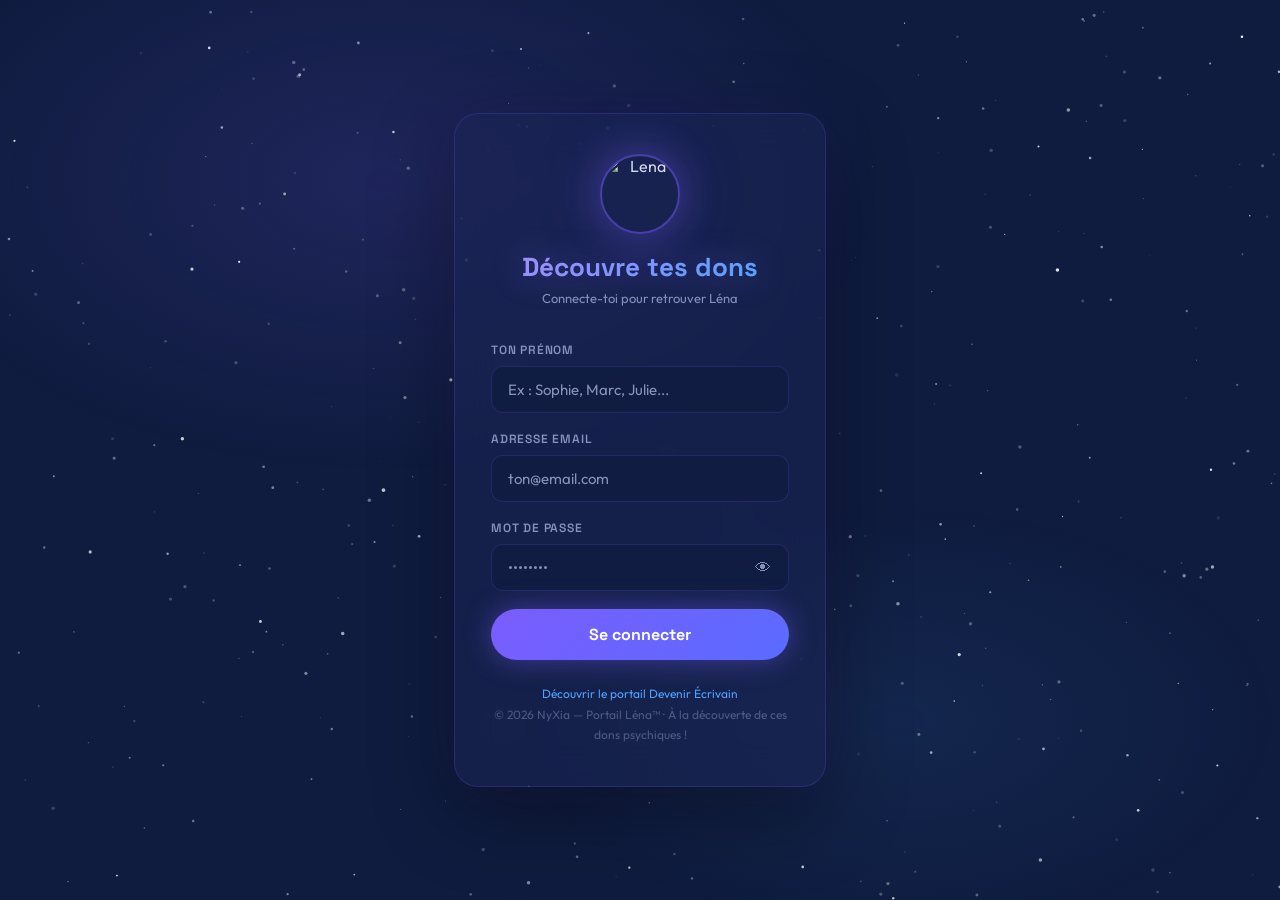
==== chat-diane.html @ a1bbeb2b "Add files via upload" ====
<!DOCTYPE html>
<html lang="fr">
<head>
  <meta charset="UTF-8">
  <link rel="icon" type="image/png" href="/FavIcon.png">
  <meta name="viewport" content="width=device-width, initial-scale=1.0">
  <title>Diane — NyXia</title>
  <link rel="preconnect" href="https://fonts.googleapis.com">
  <link rel="preconnect" href="https://fonts.gstatic.com" crossorigin>
  <link href="https://fonts.googleapis.com/css2?family=Outfit:wght@300;400;500;600;700;800&family=Cormorant+Garamond:ital,wght@0,400;0,600;1,400&display=swap" rel="stylesheet">
  <style>
    :root {
      --bg1: #0A1628; --bg2: #0F1C3F; --bg3: #1A2554; --sidebar: #080f22;
      --p: #7B5CFF; --p2: #5A6CFF; --p3: #4FA3FF; --glow: rgba(123,92,255,0.4);
      --t: #FFFFFF; --t2: #D6D9F0; --t3: #8891B8; --t4: #4a5278;
      --green: #00E676; --gold: #F4C842; --r: 14px;
    }
    *, *::before, *::after { margin:0; padding:0; box-sizing:border-box; }
    html, body { height: 100%; overflow: hidden; }
    body { background: var(--bg1); color: var(--t2); font-family: 'Outfit', sans-serif; display: flex; flex-direction: column; }
    #starry-canvas { position: fixed; inset: 0; z-index: 0; pointer-events: none; }

    .chat-area { position: relative; z-index: 1; flex: 1; display: flex; flex-direction: column; overflow: hidden; width: 100%; max-width: 860px; margin: 0 auto; }
    .btn-new-chat {
      border: 1px solid rgba(123,92,255,0.3);
      background: rgba(123,92,255,0.1);
      color: var(--t3);
      font-family: 'Outfit', sans-serif;
      font-size: 12px;
      font-weight: 500;
      padding: 7px 12px;
      border-radius: 50px;
      cursor: pointer;
      white-space: nowrap;
      margin-left: auto;
      flex-shrink: 0;
      transition: all .15s;
    }
    .btn-new-chat:hover { border-color: var(--p); color: var(--t2); background: rgba(123,92,255,0.2); }
    .chat-header { padding: 16px 24px; border-bottom: 1px solid rgba(123,92,255,0.1); background: rgba(10,22,40,0.6); backdrop-filter: blur(10px); display: flex; align-items: center; gap: 14px; flex-shrink: 0; }
    .chat-header img { width: 44px; height: 44px; border-radius: 50%; object-fit: cover; border: 2px solid rgba(123,92,255,0.4); box-shadow: 0 0 24px rgba(123,92,255,0.35); }
    .chat-header-info { flex: 1; }
    .chat-header-name { font-family: 'Cormorant Garamond', serif; font-size: 20px; font-weight: 600; background: linear-gradient(135deg, #a78bfa, var(--p3)); -webkit-background-clip: text; -webkit-text-fill-color: transparent; background-clip: text; }
    .chat-header-sub { font-size: 12px; color: var(--t3); }
    .btn-speak { display: flex; align-items: center; gap: 6px; padding: 7px 16px; border-radius: 50px; border: 1px solid rgba(123,92,255,0.25); background: rgba(123,92,255,0.08); color: var(--t3); font-family: 'Outfit', sans-serif; font-size: 12px; cursor: pointer; transition: all .2s; }
    .btn-speak:hover { border-color: var(--p); color: var(--t2); }
    .btn-speak.speaking { border-color: var(--green); color: var(--green); background: rgba(0,230,118,0.08); animation: speakPulse 1s ease-in-out infinite; }
    @keyframes speakPulse { 0%,100% { opacity:1; } 50% { opacity:.6; } }

    .chat-messages { display: none; flex: 1; overflow-y: auto; padding: 24px; flex-direction: column; gap: 16px; scroll-behavior: smooth; }
    .chat-messages.active-chat { display: flex; }
    .chat-messages::-webkit-scrollbar { width: 4px; }
    .chat-messages::-webkit-scrollbar-track { background: transparent; }
    .chat-messages::-webkit-scrollbar-thumb { background: rgba(123,92,255,0.2); border-radius: 2px; }
    .chat-messages { scrollbar-width: thin; scrollbar-color: rgba(123,92,255,0.25) transparent; }
    .msg { display: flex; gap: 10px; animation: msgIn .3s ease; max-width: 80%; }
    @keyframes msgIn { from { opacity:0; transform:translateY(8px); } to { opacity:1; transform:none; } }
    .msg.bot { align-self: flex-start; }
    .msg.user { align-self: flex-end; flex-direction: row-reverse; }
    .msg-avatar { width: 32px; height: 32px; border-radius: 50%; flex-shrink: 0; object-fit: cover; border: 1.5px solid rgba(123,92,255,0.3); margin-top: 2px; }
    .msg-bubble { padding: 12px 16px; border-radius: 16px; font-size: 14px; line-height: 1.65; }
    .msg.bot .msg-bubble { background: rgba(26,37,84,0.7); color: var(--t2); border: 1px solid rgba(123,92,255,0.12); border-top-left-radius: 4px; }
    .msg.user .msg-bubble { background: linear-gradient(135deg, var(--p), var(--p2)); color: #fff; border-top-right-radius: 4px; }

    .msg-img-wrap { margin-top: 8px; border-radius: 12px; overflow: hidden; background: linear-gradient(135deg, rgba(123,92,255,0.08), rgba(0,230,118,0.04)); border: 1px solid rgba(123,92,255,0.15); }
    .msg-img-wrap img { width: 100%; display: block; border-radius: 11px; opacity: 0; transition: opacity .5s ease; }
    .msg-img-wrap img.loaded { opacity: 1; }
    .msg-img-loader { padding: 30px 20px; text-align: center; color: var(--t3); font-size: 12px; }
    .msg-img-spinner { width: 26px; height: 26px; border: 3px solid rgba(123,92,255,0.2); border-top-color: var(--p); border-radius: 50%; animation: nxSpin .7s linear infinite; margin: 0 auto 8px; }
    @keyframes nxSpin { to { transform: rotate(360deg); } }

    .suggestions { display: flex; flex-wrap: wrap; gap: 8px; padding: 0 24px 16px; }
    .sug-chip { border: 1px solid rgba(123,92,255,0.25); background: rgba(123,92,255,0.08); color: var(--t2); border-radius: 50px; padding: 8px 14px; font-family: 'Outfit', sans-serif; font-size: 12px; cursor: pointer; transition: all .15s; text-align: left; line-height: 1.35; }
    .sug-chip:hover { border-color: rgba(123,92,255,0.55); background: rgba(123,92,255,0.16); color: #fff; }

    .sugg-btn { padding: 8px 16px; border-radius: 50px; border: 1px solid rgba(123,92,255,0.25); background: rgba(123,92,255,0.07); color: var(--t3); font-family: 'Outfit', sans-serif; font-size: 13px; cursor: pointer; transition: all .2s; }
    .sugg-btn:hover { border-color: var(--p); color: var(--t2); background: rgba(123,92,255,0.14); transform: translateY(-1px); }
    .nx-dots { display: inline-flex; gap: 4px; align-items: center; }
    .nx-dots i { width: 6px; height: 6px; border-radius: 50%; background: var(--p3); display: inline-block; animation: dotBounce .9s ease-in-out infinite; }
    .nx-dots i:nth-child(2) { animation-delay: .15s; }
    .nx-dots i:nth-child(3) { animation-delay: .3s; }
    @keyframes dotBounce { 0%,60%,100% { transform:translateY(0); } 30% { transform:translateY(-5px); } }

    .chat-input-wrap { padding: 16px 24px; border-top: 1px solid rgba(123,92,255,0.1); background: rgba(10,22,40,0.8); backdrop-filter: blur(10px); display: flex; gap: 10px; align-items: flex-end; flex-shrink: 0; }
    .chat-input { flex: 1; background: rgba(15,28,63,0.7); border: 1px solid rgba(123,92,255,0.2); border-radius: 14px; color: var(--t); font-family: 'Outfit', sans-serif; font-size: 14px; padding: 12px 16px; outline: none; resize: none; transition: border-color .2s; min-height: 46px; max-height: 120px; line-height: 1.5; }
    .chat-input:focus { border-color: rgba(123,92,255,0.5); }
    .chat-input::placeholder { color: var(--t4); }
    .btn-send { width: 44px; height: 44px; border-radius: 12px; border: none; background: linear-gradient(135deg, var(--p), var(--p2)); color: #fff; cursor: pointer; transition: all .25s; flex-shrink: 0; display: flex; align-items: center; justify-content: center; box-shadow: 0 0 20px rgba(123,92,255,0.4); font-size: 16px; }
    .btn-send:hover:not(:disabled) { transform: scale(1.05); box-shadow: 0 0 32px rgba(123,92,255,0.6); }
    .btn-send:disabled { opacity: .5; cursor: not-allowed; }
    .chat-hint { text-align: center; font-size: 11px; color: var(--t4); padding: 6px 0 0; }
  </style>
</head>
<body>
  <canvas id="starry-canvas"></canvas>

  <div class="chat-area">
    <div class="chat-header">
      <span id="chat-header-avatar"><img src="/Diane.png" alt="Diane"></span>
      <div class="chat-header-info">
        <div class="chat-header-name" id="chat-header-name">Diane</div>
        <div class="chat-header-sub" id="chat-header-sub">Créatrice de l'univers NyXia</div>
      </div>
      <button type="button" class="btn-new-chat" id="btn-welcome-video" onclick="rejouerVideoAccueil()" title="Revoir la vidéo d'accueil">🎬 Vidéo</button>
      <button type="button" class="btn-new-chat" onclick="nouveauChat()" title="Effacer cette conversation">✨ Nouveau chat</button>
    </div>

    <div class="chat-messages active-chat" id="chat-messages-diane"></div>
    <div class="suggestions" id="suggestions">
      <button type="button" class="sug-chip" onclick="useSuggestion(this)">Motive-moi aujourd’hui</button>
      <button type="button" class="sug-chip" onclick="useSuggestion(this)">Par où commencer?</button>
      <button type="button" class="sug-chip" onclick="useSuggestion(this)">Je me sens bloquée</button>
    </div>

    <div id="attach-bar" style="display:none;padding:6px 20px;background:rgba(123,92,255,0.08);border-top:1px solid rgba(123,92,255,0.1);align-items:center;gap:8px;flex-shrink:0;font-size:12px;color:var(--t3)">
      <span id="attach-name"></span>
      <button id="btn-clear-attach" style="background:none;border:none;color:var(--t4);cursor:pointer;font-size:14px">✕</button>
    </div>

    <div class="chat-input-wrap">
      <label title="PDF, image ou ZIP" style="flex-shrink:0;width:36px;height:36px;border-radius:9px;border:1px solid rgba(123,92,255,0.2);background:rgba(123,92,255,0.06);color:var(--t3);display:flex;align-items:center;justify-content:center;cursor:pointer;font-size:15px">
        📎<input type="file" id="chat-file" accept=".pdf,.zip,image/*" style="display:none">
      </label>
      <button id="btn-mic" onclick="toggleMic()" title="Parler" style="flex-shrink:0;width:36px;height:36px;border-radius:9px;border:1px solid rgba(123,92,255,0.2);background:rgba(123,92,255,0.06);color:var(--t3);display:flex;align-items:center;justify-content:center;cursor:pointer;font-size:15px">🎤</button>
      <textarea class="chat-input" id="chat-input" placeholder="Écris ou parle à Diane..." rows="1"></textarea>
      <button class="btn-send" id="btn-send" onclick="sendMessage()">➤</button>
    </div>
    <div class="chat-hint">Entrée pour envoyer · Shift+Entrée pour un retour à la ligne</div>
  </div>

  <script src="/starry-bg.js" defer></script>
  <script>
  /* ═══════════════════════════════════════════════════════════════════
     PAGE DIANE AUTONOME — isolée du Dashboard, verrouillée sur l'agent « diane ».
  ═══════════════════════════════════════════════════════════════════ */

  var _currentAgent = 'diane'

  var ALPHA_INFO = {
    diane: {
      name: 'Diane',
      sub: 'Créatrice de l\'univers NyXia',
      greeting: '👋 Dis-moi : **quelle est la première chose que tu aimerais rendre plus simple aujourd’hui?** 🙂'
    }
  }
  var AGENT_IMAGES = { diane: '/Diane.png' }
  var AGENT_WELCOME_AUDIO = { diane: '/Bienvenue_Diane.mp3' }   // ← mets ton fichier audio ici si tu en as un
  var AGENT_WELCOME_VIDEO = { diane: 'https://d1yei2z3i6k35z.cloudfront.net/1872133/6a8cba46c56056.91530471_Diane_Bienvenue_Naturel_Universelle.mp4' }

  /* ═══════ AUTH ═══════ */
  var sessionToken = sessionStorage.getItem('nyxia_token') || ''
  try {
    var q = new URLSearchParams(window.location.search)
    if (q.get('t') || q.get('token')) sessionToken = q.get('t') || q.get('token')
  } catch (e) {}
  try {
    if (!sessionToken && window.parent && window.parent !== window) {
      sessionToken = window.parent.sessionStorage.getItem('nyxia_token') || (window.parent.sessionToken || '')
    }
  } catch (e) {}
  if (sessionToken) { try { sessionStorage.setItem('nyxia_token', sessionToken) } catch (e) {} }
  var clientEmail = '', clientName = localStorage.getItem('nyxia_username') || 'toi'
  ;(function checkAuth() {
    if (!sessionToken) { window.location.href = '/login.html'; return }
    fetch('/api/check-auth', { method: 'POST', headers: { 'Content-Type': 'application/json' }, body: JSON.stringify({ token: sessionToken }) })
    .then(function(r){ return r.json() }).then(function(data) {
      if (!data.valid) { window.location.href = '/login.html'; return }
      clientEmail = data.email || ''
      init()
    }).catch(function(){ init() })
  })()

  var chatHistories = { diane: [] }
  var CHAT_STORAGE_KEY = 'nyxia_chat_' + _currentAgent

  function loadChatFromStorage() {
    try {
      var raw = sessionStorage.getItem(CHAT_STORAGE_KEY)
      if (!raw) return
      var data = JSON.parse(raw)
      if (!data || !Array.isArray(data.messages)) return
      chatHistories[_currentAgent] = data.messages.slice(-40)
    } catch (e) {}
  }

  function nouveauChat() {
    var name = (ALPHA_INFO[_currentAgent] && ALPHA_INFO[_currentAgent].name) || 'ce personnage'
    if (!confirm('Effacer la conversation avec ' + name + ' ?\n\nTu ne pourras pas la récupérer.')) return
    try { sessionStorage.removeItem(CHAT_STORAGE_KEY) } catch (e) {}
    clearVideoAutoplayed(_currentAgent)
    chatHistories[_currentAgent] = []
    var msgs = document.getElementById('chat-messages-' + _currentAgent)
    if (msgs) msgs.innerHTML = ''
    var sug = document.getElementById('suggestions')
    if (sug) sug.style.display = 'flex'
    var videoUrl = AGENT_WELCOME_VIDEO && AGENT_WELCOME_VIDEO[_currentAgent]
    if (videoUrl) {
      addVideoMessage(videoUrl, _currentAgent, { autoplay: true })
      markVideoAutoplayed(_currentAgent)
    }
    addWelcomeTextMessage(_currentAgent)
  }

  function saveChatToStorage() {
    try {
      sessionStorage.setItem(CHAT_STORAGE_KEY, JSON.stringify({
        messages: (chatHistories[_currentAgent] || []).slice(-40),
        updated: Date.now()
      }))
    } catch (e) {}
  }

  function renderStoredMessages() {
    var list = chatHistories[_currentAgent] || []
    if (!list.length) return
    var msgs = document.getElementById('chat-messages-' + _currentAgent)
    if (!msgs) return
    if (msgs.querySelector('.msg')) return
    var videoUrl = AGENT_WELCOME_VIDEO && AGENT_WELCOME_VIDEO[_currentAgent]
    if (videoUrl) addVideoMessage(videoUrl, _currentAgent, { autoplay: false })
    addWelcomeTextMessage(_currentAgent)
    list.forEach(function(item) {
      if (!item || !item.content) return
      if (item.role === 'user') addUserMessage(item.content)
      else if (item.role === 'assistant') addBotMessage(item.content)
    })
    var sug = document.getElementById('suggestions')
    if (sug && list.length) sug.style.display = 'none'
  }
  var isSpeaking = false, _currentAttachment = null

  function currentHistory() { return chatHistories[_currentAgent] }
  function currentMsgsEl() { return document.getElementById('chat-messages-' + _currentAgent) }

  function avatarHtmlFor(key, sizeClass) {
    sizeClass = sizeClass || 'msg-avatar'
    var src = AGENT_IMAGES[key] || AGENT_IMAGES.diane
    var name = (ALPHA_INFO[key] && ALPHA_INFO[key].name) || 'Diane'
    return '<img src="' + src + '" class="' + sizeClass + '" alt="' + name + '">'
  }
  function updateHeaderAvatar(key) {
    var el = document.getElementById('chat-header-avatar')
    if (!el) return
    el.innerHTML = '<img src="' + (AGENT_IMAGES[key] || AGENT_IMAGES.diane) + '" alt="' + ((ALPHA_INFO[key] && ALPHA_INFO[key].name) || 'Diane') + '">'
  }

  function init() {
    loadChatFromStorage()
    document.getElementById('chat-header-name').textContent = ALPHA_INFO.diane.name
    document.getElementById('chat-header-sub').textContent = ALPHA_INFO.diane.sub
    updateHeaderAvatar('diane')
    document.title = 'Diane — NyXia'

    renderStoredMessages()
    var videoUrl = AGENT_WELCOME_VIDEO.diane
    if (videoUrl) {
      var alreadyPlayed = hasVideoAutoplayed('diane')
      // Autoplay SEULEMENT la première fois qu'on ouvre ce personnage dans la session
      // Revenir sur Diane après Éric → vidéo visible, SANS autoplay
      addVideoMessage(videoUrl, 'diane', { autoplay: !alreadyPlayed })
      if (!alreadyPlayed) markVideoAutoplayed('diane')
    }
    addWelcomeTextMessage('diane')

    var chatInput = document.getElementById('chat-input')
    chatInput.addEventListener('input', function() { this.style.height = 'auto'; this.style.height = Math.min(this.scrollHeight, 120) + 'px' })
    chatInput.addEventListener('keydown', function(e) { if (e.key === 'Enter' && !e.shiftKey) { e.preventDefault(); sendMessage() } })

    var fi = document.getElementById('chat-file')
    if (fi) fi.addEventListener('change', function() {
      var f = this.files[0]; if (!f) return
      var size = f.size > 1048576 ? (f.size / 1048576).toFixed(1) + 'MB' : Math.round(f.size / 1024) + 'KB'
      _currentAttachment = { name: f.name, type: f.type, data: null }
      var bar = document.getElementById('attach-bar'), nm = document.getElementById('attach-name'), sendBtn = document.getElementById('btn-send')
      if (bar) bar.style.display = 'flex'
      if (nm) nm.innerHTML = '<strong>' + f.name + '</strong> (' + size + ') — ⏳ Chargement...'
      if (sendBtn) sendBtn.disabled = true
      var reader = new FileReader()
      reader.onload = function(e) { _currentAttachment.data = e.target.result.split(',')[1]; if (nm) nm.innerHTML = '<strong>' + f.name + '</strong> (' + size + ') — ✅ Prêt'; if (sendBtn) sendBtn.disabled = false }
      reader.onerror = function() { _currentAttachment = null; if (nm) nm.innerHTML = '❌ Erreur'; if (sendBtn) sendBtn.disabled = false }
      reader.readAsDataURL(f)
    })
    var ca = document.getElementById('btn-clear-attach')
    if (ca) ca.addEventListener('click', function() { _currentAttachment = null; var bar = document.getElementById('attach-bar'), fi2 = document.getElementById('chat-file'); if (bar) bar.style.display = 'none'; if (fi2) fi2.value = '' })
  }


  
  function videoAutoplayKey(agentKey) {
    return 'nyxia_video_autoplayed_' + (agentKey || _currentAgent)
  }
  function hasVideoAutoplayed(agentKey) {
    try { return sessionStorage.getItem(videoAutoplayKey(agentKey)) === '1' } catch (e) { return false }
  }
  function markVideoAutoplayed(agentKey) {
    try { sessionStorage.setItem(videoAutoplayKey(agentKey), '1') } catch (e) {}
  }
  function clearVideoAutoplayed(agentKey) {
    try { sessionStorage.removeItem(videoAutoplayKey(agentKey)) } catch (e) {}
  }

  function welcomeVideoSeenKey(agentKey) {
    return 'nyxia_welcome_video_seen_' + (agentKey || _currentAgent)
  }

  function hasSeenWelcomeVideo(agentKey) {
    try { return localStorage.getItem(welcomeVideoSeenKey(agentKey)) === '1' } catch (e) { return false }
  }

  function markWelcomeVideoSeen(agentKey) {
    try { localStorage.setItem(welcomeVideoSeenKey(agentKey), '1') } catch (e) {}
  }

  function rejouerVideoAccueil() {
    var videoUrl = AGENT_WELCOME_VIDEO && AGENT_WELCOME_VIDEO[_currentAgent]
    if (!videoUrl) return
    var msgs = document.getElementById('chat-messages-' + _currentAgent)
    if (msgs) {
      var old = msgs.querySelector('video[data-welcome="1"]')
      if (old) {
        var msg = old.closest('.msg')
        if (msg) msg.remove()
      }
    }
    addVideoMessage(videoUrl, _currentAgent, { autoplay: false })
  }

  function addVideoMessage(videoUrl, agentKey, opts) {
    opts = opts || {}
    // autoplay UNIQUEMENT si opts.autoplay === true (première visite)
    var autoplay = opts.autoplay === true

    var msgs = document.getElementById('chat-messages-' + agentKey)
    if (!msgs) return
    // Évite les doublons vidéo déjà présents
    if (msgs.querySelector('video[data-welcome="1"]')) return

    var div = document.createElement('div'); div.className = 'msg bot'
    div.style.cssText = 'display:flex;gap:10px;align-items:flex-start'
    var wrapper = document.createElement('div'); wrapper.style.cssText = 'display:flex;flex-direction:column;gap:4px;max-width:100%;flex:1'
    var videoWrap = document.createElement('div')
    videoWrap.style.cssText = 'border-radius:14px;overflow:hidden;max-width:320px;background:#000'
    var video = document.createElement('video')
    video.src = videoUrl
    video.controls = true
    video.playsInline = true
    video.setAttribute('data-welcome', '1')
    video.style.cssText = 'width:100%;display:block'
    videoWrap.appendChild(video)
    wrapper.appendChild(videoWrap)
    div.innerHTML = avatarHtmlFor(agentKey)
    div.appendChild(wrapper)
    msgs.appendChild(div); msgs.scrollTop = msgs.scrollHeight

    if (autoplay) {
      markWelcomeVideoSeen(agentKey)
      video.play().catch(function() {
        var go = function() {
          video.play().catch(function(){})
          document.removeEventListener('click', go)
          document.removeEventListener('keydown', go)
          document.removeEventListener('touchstart', go)
        }
        document.addEventListener('click', go)
        document.addEventListener('keydown', go)
        document.addEventListener('touchstart', go)
      })
    }
  }

  function addWelcomeTextMessage(agentKey) {
    var msgs = document.getElementById('chat-messages-' + agentKey)
    if (!msgs || msgs.querySelector('[data-welcome-text="1"]')) return
    var greeting = ALPHA_INFO[agentKey] && ALPHA_INFO[agentKey].greeting
    if (!greeting) return

    var div = document.createElement('div'); div.className = 'msg bot'
    div.setAttribute('data-welcome-text', '1')
    div.style.cssText = 'display:flex;gap:10px;align-items:flex-start'
    var wrapper = document.createElement('div'); wrapper.style.cssText = 'display:flex;flex-direction:column;gap:4px;max-width:100%;flex:1'
    var bubble = document.createElement('div'); bubble.className = 'msg-bubble'
    bubble.innerHTML = cleanMarkdown(escHtml(greeting)).replace(/\*\*(.*?)\*\*/g, '<strong>$1</strong>').replace(/\n/g, '<br>')
    wrapper.appendChild(bubble)
    div.innerHTML = avatarHtmlFor(agentKey)
    div.appendChild(wrapper)
    msgs.appendChild(div); msgs.scrollTop = msgs.scrollHeight
  }


  function useSuggestion(btn) {
    // Bouton média : si data-audio / data-video est présent, le personnage présente un lecteur (sans passer par le modèle).
    var _au = btn.getAttribute('data-audio')
    var _vi = btn.getAttribute('data-video')
    var _intro = btn.getAttribute('data-intro') || ''
    if (_au || _vi) {
      var _body = _intro
      if (_au) _body += (_body ? '\n\n' : '') + '[AUDIO: ' + _au.trim() + ']'
      if (_vi) _body += (_body ? '\n\n' : '') + '[VIDEO: ' + _vi.trim() + ']'
      addBotMessage(_body)
      return  // on NE cache PAS les boutons : ils restent disponibles
    }
    // Comportement normal : envoyer le texte du bouton au personnage
    var text = (btn.textContent || '').trim()
    if (!text) return
    var input = document.getElementById('chat-input')
    if (input) { input.value = text; input.style.height = 'auto'; input.style.height = Math.min(input.scrollHeight, 120) + 'px' }
    var sug = document.getElementById('suggestions')
    if (sug) sug.style.display = 'none'
    sendMessage()
  }

  function sendMessage() {
    var input = document.getElementById('chat-input')
    var text = input.value.trim()
    if (!text && !_currentAttachment) return
    input.value = ''; input.style.height = 'auto'
    var sug = document.getElementById('suggestions')
    if (sug) sug.style.display = 'none'
    sendMessageText(text || '📎 Fichier joint', false)
  }

  function sendMessageText(text, fromVoice) {
    _inputWasVoice = !!fromVoice
    if (!sessionToken) {
      addBotMessage('Session introuvable. Reconnecte-toi au portail, puis rouvre ce personnage.')
      return
    }
    var attachmentToSend = _currentAttachment ? JSON.parse(JSON.stringify(_currentAttachment)) : null
    var displayText = text
    if (attachmentToSend) { displayText = text ? text + '\n📎 ' + attachmentToSend.name : '📎 ' + attachmentToSend.name }
    addUserMessage(displayText)
    var historyContent = text
    if (attachmentToSend) { historyContent = (text ? text + '\n' : '') + '[Fichier joint: ' + attachmentToSend.name + ' (' + attachmentToSend.type + ')]' }
    currentHistory().push({ role: 'user', content: historyContent })
    saveChatToStorage()
    if (_currentAttachment) {
      _currentAttachment = null
      var bar = document.getElementById('attach-bar'), fi = document.getElementById('chat-file')
      if (bar) bar.style.display = 'none'; if (fi) fi.value = ''
    }
    var btn = document.getElementById('btn-send')
    btn.disabled = true
    addTyping()
    var requestAgent = _currentAgent
    fetch('/api/chat', {
      method: 'POST', headers: { 'Content-Type': 'application/json' },
      body: JSON.stringify({ message: text, history: chatHistories[requestAgent].slice(-10), userName: clientName, agent: requestAgent, attachment: attachmentToSend, token: sessionToken })
    })
    .then(function(r){ return r.text().then(function(txt){ var data; try { data = JSON.parse(txt) } catch(e) { data = { content: 'Réponse brute ('+r.status+'): '+(txt||'').slice(0,200) } } return data }) })
    .then(function(data) {
      removeTyping()
      var reply = data.content || data.error || 'Erreur inattendue — réessaie dans un instant 💜'
      addBotMessage(reply)
      chatHistories[requestAgent].push({ role: 'assistant', content: reply })
      saveChatToStorage()
      if (chatHistories[requestAgent].length > 20) chatHistories[requestAgent] = chatHistories[requestAgent].slice(-20)
      if (_inputWasVoice) {
        var msgsEl = document.getElementById('chat-messages-' + requestAgent)
        var lastBotMsg = msgsEl ? msgsEl.querySelector('.msg.bot:last-child') : null
        if (lastBotMsg) {
          var speakBtn = Array.prototype.find.call(lastBotMsg.querySelectorAll('button'), function(b) { return b.textContent.indexOf('Écouter') !== -1 })
          if (speakBtn) speakBtn.click()
        }
      }
      _inputWasVoice = false
      btn.disabled = false
    })
    .catch(function(){ removeTyping(); addBotMessage('Petite interruption... réessaie dans un instant 💜'); btn.disabled = false })
  }

  function addBotMessage(text) {
    var msgAgent = _currentAgent
    var msgs = document.getElementById('chat-messages-' + msgAgent)
    var div = document.createElement('div'); div.className = 'msg bot'
    div.style.cssText = 'display:flex;gap:10px;align-items:flex-start'
    var wrapper = document.createElement('div'); wrapper.style.cssText = 'display:flex;flex-direction:column;gap:4px;max-width:100%;flex:1'

    var imgRegex = /\[IMAGE\s*:\s*([\s\S]*?)\]/i
    var imgMatch = text.match(imgRegex)
    var parchRegex = /\[(?:PROMPT|PARCHEMIN)\]([\s\S]*?)\[\/(?:PROMPT|PARCHEMIN)\]/i
    var parchMatch = text.match(parchRegex)
    var parchImgRegex = /\[(?:PROMPT|PARCHEMIN)_IMAGE\s*:\s*([\s\S]*?)\]/i
    var parchImgMatch = text.match(parchImgRegex)
    var _media = foExtractMedia(text.replace(imgRegex, '').replace(parchRegex, '').replace(parchImgRegex, ''))
    var textWithoutImg = _media.text
    var imgDesc = imgMatch ? imgMatch[1].trim() : null
    var parchContent = parchMatch ? parchMatch[1].trim() : null
    var parchImgUrl = parchImgMatch ? parchImgMatch[1].trim() : null

    var bubble = document.createElement('div'); bubble.className = 'msg-bubble'
    if (textWithoutImg) {
      bubble.innerHTML = cleanMarkdown(escHtml(textWithoutImg)).replace(/\*\*(.*?)\*\*/g, '<strong>$1</strong>').replace(/\n/g, '<br>')
    } else if (!imgDesc && !parchContent && !_media.media.length) {
      bubble.innerHTML = cleanMarkdown(escHtml(text)).replace(/\*\*(.*?)\*\*/g, '<strong>$1</strong>').replace(/\n/g, '<br>')
    }
    wrapper.appendChild(bubble)
    _media.media.forEach(function(node){ wrapper.appendChild(node) })

    if (parchContent) {
      var parchWrap = document.createElement('div')
      parchWrap.style.cssText = 'background:rgba(123,92,255,0.06);border:1px solid rgba(123,92,255,0.18);border-radius:14px;padding:16px;margin-top:4px;max-width:460px'

      if (parchImgUrl) {
        var parchImgEl = document.createElement('img')
        parchImgEl.src = parchImgUrl
        parchImgEl.alt = 'Image du prompt'
        parchImgEl.style.cssText = 'width:100%;border-radius:10px;display:block;margin-bottom:12px;max-height:320px;object-fit:cover'
        parchImgEl.onerror = function() { parchImgEl.style.display = 'none' }
        parchWrap.appendChild(parchImgEl)
      }

      var parchText = document.createElement('div')
      parchText.style.cssText = 'font-size:13.5px;line-height:1.7;white-space:pre-wrap;color:var(--t2)'
      parchText.textContent = parchContent
      parchWrap.appendChild(parchText)

      var parchBtnRow = document.createElement('div')
      parchBtnRow.style.cssText = 'display:flex;gap:8px;margin-top:12px'

      var copyBtn = document.createElement('button')
      copyBtn.textContent = '📋 Copier le prompt'
      copyBtn.style.cssText = 'flex:1;padding:9px;border-radius:9px;border:1px solid rgba(123,92,255,0.3);background:rgba(123,92,255,0.1);color:var(--t2);font-family:Outfit,sans-serif;font-size:13px;font-weight:600;cursor:pointer;transition:all .15s'
      copyBtn.addEventListener('click', function() {
        navigator.clipboard.writeText(parchContent).then(function() {
          copyBtn.textContent = '✅ Copié !'
          setTimeout(function() { copyBtn.textContent = '📋 Copier le prompt' }, 2500)
        }).catch(function() { copyBtn.textContent = '⚠️ Sélectionne le texte manuellement' })
      })
      parchBtnRow.appendChild(copyBtn)

      if (parchImgUrl) {
        var dlBtn = document.createElement('a')
        dlBtn.textContent = '⬇ Télécharger l\'image'
        dlBtn.href = parchImgUrl
        dlBtn.target = '_blank'
        dlBtn.rel = 'noopener'
        dlBtn.download = 'prompt.jpg'
        dlBtn.style.cssText = 'flex:1;padding:9px;border-radius:9px;border:1px solid rgba(123,92,255,0.3);background:rgba(123,92,255,0.1);color:var(--t2);font-family:Outfit,sans-serif;font-size:13px;font-weight:600;cursor:pointer;text-align:center;text-decoration:none;display:flex;align-items:center;justify-content:center'
        parchBtnRow.appendChild(dlBtn)
      }

      parchWrap.appendChild(parchBtnRow)
      wrapper.appendChild(parchWrap)
    }

    if (imgDesc) {
      var imgWrap = document.createElement('div'); imgWrap.className = 'msg-img-wrap'
      var loader = document.createElement('div'); loader.className = 'msg-img-loader'
      loader.innerHTML = '<div class="msg-img-spinner"></div>🎨 Génération en cours...'
      imgWrap.appendChild(loader); wrapper.appendChild(imgWrap)

      var cleanDesc = imgDesc.replace(/\n/g, ' ').substring(0, 300).trim()
      var seed = Math.floor(Math.random() * 999999)
      var primaryUrl = 'https://image.pollinations.ai/prompt/' + encodeURIComponent(cleanDesc + ', high quality, detailed, coherent composition') + '?width=768&height=768&model=flux&seed=' + seed + '&private=true'

      var img = document.createElement('img'); img.alt = cleanDesc; img.crossOrigin = 'anonymous'
      var hasRetried = false

      img.onload = function() {
        loader.remove()
        imgWrap.style.background = 'none'; imgWrap.style.border = 'none'
        imgWrap.appendChild(img)
        requestAnimationFrame(function() { img.classList.add('loaded') })
        msgs.scrollTop = msgs.scrollHeight
      }

      img.onerror = function() {
        if (!hasRetried) {
          hasRetried = true
          var fallbackUrl = 'https://image.pollinations.ai/prompt/' + encodeURIComponent(cleanDesc.substring(0, 100)) + '?width=768&height=768&seed=' + seed + '&private=true'
          img.src = fallbackUrl
        } else {
          loader.innerHTML = '⚠️ Erreur de génération — réessaie'
        }
      }
      img.src = primaryUrl
    }

    var bs = 'padding:2px 9px;border-radius:50px;border:1px solid rgba(123,92,255,0.15);background:rgba(123,92,255,0.04);color:var(--t4);font-family:Outfit,sans-serif;font-size:11px;cursor:pointer;transition:all .15s'
    var acts = document.createElement('div'); acts.style.cssText = 'display:flex;gap:4px;flex-wrap:wrap;margin-top:2px'
    var textForSpeak = textWithoutImg || text
    var agentName = (ALPHA_INFO[msgAgent] && ALPHA_INFO[msgAgent].name) || 'Diane'

    var spk = document.createElement('button'); spk.style.cssText = bs; spk.textContent = '🔊 Écouter'
    spk.addEventListener('click', function() { speakMsg(spk, textForSpeak) }); acts.appendChild(spk)

    var cpy = document.createElement('button'); cpy.style.cssText = bs; cpy.textContent = '📋 Copier'
    cpy.addEventListener('click', function() { navigator.clipboard.writeText(text).then(function() { cpy.textContent = '✓'; setTimeout(function() { cpy.textContent = '📋 Copier' }, 2000) }) }); acts.appendChild(cpy)

    var ret = document.createElement('button'); ret.style.cssText = bs; ret.textContent = '↺ Réessayer'
    ret.addEventListener('click', function() {
      var hist = chatHistories[msgAgent]
      var last = hist.filter(function(m) { return m.role === 'user' }).pop()
      if (last) {
        if (hist[hist.length - 1].role === 'assistant') hist.pop()
        div.remove()
        sendMessageText(last.content, false)
      }
    }); acts.appendChild(ret)

    var pdfBtn = document.createElement('button'); pdfBtn.style.cssText = bs; pdfBtn.textContent = '⬇ PDF'
    pdfBtn.addEventListener('click', function() {
      var w = window.open('', '_blank'); if (!w) return
      var body = '<h2 style="color:#7B5CFF">' + agentName + ' — NyXia</h2>' + escHtml(text).replace(/\*\*(.*?)\*\*/g, '<strong>$1</strong>').replace(/\n/g, '<br>')
      w.document.write('<!DOCTYPE html><html><head><title>' + agentName + ' — NyXia</title><style>body{font-family:Georgia,serif;max-width:760px;margin:48px auto;line-height:1.85}</style></head><body>' + body + '</body></html>')
      w.document.close(); setTimeout(function() { w.print() }, 300)
    }); acts.appendChild(pdfBtn)

    wrapper.appendChild(acts)
    div.innerHTML = avatarHtmlFor(msgAgent)
    div.appendChild(wrapper)
    msgs.appendChild(div); msgs.scrollTop = msgs.scrollHeight
  }

  function addUserMessage(text) {
    var msgs = currentMsgsEl()
    var div = document.createElement('div'); div.className = 'msg user'
    var initial = (clientName || 'T').charAt(0).toUpperCase()
    div.innerHTML = '<div class="msg-bubble">' + escHtml(text) + '</div><div class="msg-avatar" style="background:linear-gradient(135deg,#7B5CFF,#5A6CFF);display:flex;align-items:center;justify-content:center;font-weight:700;color:#fff;font-size:13px;border-radius:50%;width:32px;height:32px;flex-shrink:0">' + initial + '</div>'
    msgs.appendChild(div); msgs.scrollTop = msgs.scrollHeight
  }

  function addTyping() {
    var msgs = currentMsgsEl()
    var div = document.createElement('div'); div.className = 'msg bot'; div.id = 'typing-indicator'
    div.style.cssText = 'display:flex;gap:10px;align-items:flex-start'
    div.innerHTML = avatarHtmlFor(_currentAgent) + '<div class="msg-bubble"><span class="nx-dots"><i></i><i></i><i></i></span></div>'
    msgs.appendChild(div); msgs.scrollTop = msgs.scrollHeight
  }

  function removeTyping() { var t = document.getElementById('typing-indicator'); if (t) t.remove() }

  function stopSpeakBtn(btn) {
    btn._nxSpeaking = false; btn.textContent = '🔊 Écouter'; btn.style.borderColor = 'rgba(123,92,255,0.15)'; btn.style.color = 'var(--t4)'; btn.style.background = 'rgba(123,92,255,0.04)'
    if (btn._nxAudio) { btn._nxAudio.pause(); btn._nxAudio = null }
  }

  function speakMsg(btn, text) {
    if (btn._nxSpeaking) { window.speechSynthesis && window.speechSynthesis.cancel(); stopSpeakBtn(btn); return }
    window.speechSynthesis && window.speechSynthesis.cancel()
    document.querySelectorAll('.msg button').forEach(function(b) { if (b._nxSpeaking) stopSpeakBtn(b) })
    speakViaServer(btn, text, _currentAgent)
  }

  function speakViaServer(btn, text, agentKey) {
    var clean = cleanForSpeech(text)
    if (!clean) return
    btn._nxSpeaking = true; btn.textContent = '⏳ Un instant...'; btn.style.borderColor = 'rgba(0,230,118,0.4)'; btn.style.color = '#00E676'; btn.style.background = 'rgba(0,230,118,0.08)'

    fetch('/api/tts/nyxia', { method: 'POST', headers: { 'Content-Type': 'application/json' }, body: JSON.stringify({ token: sessionToken, text: clean, agent: agentKey }) })
    .then(function(r) { return r.json() })
    .then(function(data) {
      if (!data.success || !data.proxyUrl) throw new Error(data.error || 'Pas de voix pour cet agent')
      var audio = new Audio(data.proxyUrl)
      btn._nxAudio = audio
      btn.textContent = '⏹ Arrêter'
      audio.play()
      audio.onended = audio.onerror = function() { stopSpeakBtn(btn) }
    })
    .catch(function(err) { console.error('🔊 Voix (' + agentKey + ') : ' + err.message); btn.title = err.message; btn.textContent = '⚠️ Voix indisponible'; setTimeout(function(){ stopSpeakBtn(btn) }, 2500) })
  }

  var _msgAccueil = null
  function jouerMessageAccueil() {
    var btn = document.getElementById('btn-speak')
    if (_msgAccueil && !_msgAccueil.paused) {
      _msgAccueil.pause(); _msgAccueil.currentTime = 0
      btn.textContent = '🔊 Message d\'accueil'; btn.classList.remove('speaking')
      return
    }
    var src = AGENT_WELCOME_AUDIO[_currentAgent]
    if (!src) {
      btn.textContent = '⚠️ Audio non configuré'
      setTimeout(function(){ btn.textContent = '🔊 Message d\'accueil' }, 2000)
      return
    }
    _msgAccueil = new Audio(src)
    _msgAccueil.play()
    btn.textContent = '⏸ Arrêter'; btn.classList.add('speaking')
    _msgAccueil.onended = function() { btn.textContent = '🔊 Message d\'accueil'; btn.classList.remove('speaking') }
    _msgAccueil.onerror = function() { btn.textContent = '🔊 Message d\'accueil'; btn.classList.remove('speaking') }
  }

  var _micRecognition = null, _micListening = false, _micFinalText = '', _micSendTimer = null
  var _inputWasVoice = false
  var MIC_SILENCE_MS = 3200  // pause tolérée avant envoi auto (parole lente / hésitations)

  function toggleMic() {
    var SpeechRecognitionAPI = window.SpeechRecognition || window.webkitSpeechRecognition
    if (!SpeechRecognitionAPI) {
      alert("La reconnaissance vocale n'est pas disponible sur ce navigateur. Essaie avec Chrome ou Edge.")
      return
    }
    var btn = document.getElementById('btn-mic')
    if (_micListening) {
      if (_micSendTimer) { clearTimeout(_micSendTimer); _micSendTimer = null }
      try { if (_micRecognition) _micRecognition.stop() } catch (e) {}
      var input = document.getElementById('chat-input')
      var text = ((input && input.value) || _micFinalText || '').trim()
      resetMicBtn()
      if (text) {
        if (input) input.value = ''
        sendMessageText(text, true)
      }
      return
    }

    _micFinalText = ''
    _micRecognition = new SpeechRecognitionAPI()
    _micRecognition.lang = 'fr-FR'
    _micRecognition.continuous = true
    _micRecognition.interimResults = true
    _micRecognition.maxAlternatives = 1

    _micRecognition.onstart = function() {
      _micListening = true
      if (!btn) return
      btn.textContent = '⏹'
      btn.style.background = 'rgba(255,75,110,0.15)'
      btn.style.borderColor = 'rgba(255,75,110,0.4)'
      btn.style.color = '#ff4b6e'
      btn.title = 'Cliquer pour terminer et envoyer'
    }

    _micRecognition.onresult = function(event) {
      var interim = ''
      for (var i = event.resultIndex; i < event.results.length; i++) {
        var piece = event.results[i][0].transcript
        if (event.results[i].isFinal) {
          _micFinalText = (_micFinalText + ' ' + piece).replace(/\s+/g, ' ').trim()
        } else {
          interim += piece
        }
      }
      var input = document.getElementById('chat-input')
      if (input) {
        input.value = (_micFinalText + (interim ? ' ' + interim : '')).replace(/\s+/g, ' ').trim()
        input.style.height = 'auto'
        input.style.height = Math.min(input.scrollHeight, 120) + 'px'
      }
      if (_micSendTimer) clearTimeout(_micSendTimer)
      _micSendTimer = setTimeout(function() {
        if (!_micListening) return
        var finalText = (_micFinalText || (input && input.value) || '').trim()
        try { if (_micRecognition) _micRecognition.stop() } catch (e) {}
        resetMicBtn()
        if (finalText) {
          if (input) input.value = ''
          sendMessageText(finalText, true)
        }
      }, MIC_SILENCE_MS)
    }

    _micRecognition.onerror = function(ev) {
      if (_micSendTimer) { clearTimeout(_micSendTimer); _micSendTimer = null }
      resetMicBtn()
    }
    _micRecognition.onend = function() {
      if (_micSendTimer) return
      resetMicBtn()
    }
    try {
      _micRecognition.start()
    } catch (e) {
      resetMicBtn()
      alert('Impossible de démarrer le micro. Réessaie.')
    }
  }

  function resetMicBtn() {
    _micListening = false
    var btn = document.getElementById('btn-mic')
    if (!btn) return
    btn.textContent = '🎤'
    btn.style.background = 'rgba(123,92,255,0.06)'
    btn.style.borderColor = 'rgba(123,92,255,0.2)'
    btn.style.color = 'var(--t3)'
    btn.title = 'Parler'
  }


  // Convertit les marqueurs média d'une formation en vrais éléments cliquables/lisibles.
  function foExtractMedia(raw){
    var media=[]; var text=String(raw==null?'':raw);
    function ytId(u){ var m=u.match(/(?:youtube\.com\/(?:watch\?v=|embed\/|shorts\/)|youtu\.be\/)([A-Za-z0-9_-]{11})/); return m?m[1]:null; }
    function vimeoId(u){ var m=u.match(/vimeo\.com\/(?:video\/)?(\d+)/); return m?m[1]:null; }
    function driveId(u){ var m=String(u).match(/drive\.google\.com\/(?:file\/d\/|open\?id=|uc\?(?:export=[^&]+&)?id=)([A-Za-z0-9_-]+)/); return m?m[1]:null; }
    text=text.replace(/\[VIDEO\s*:\s*([^\]\r\n]+)\]/gi,function(_,url){
      url=url.trim(); var wrap=document.createElement('div'); wrap.style.cssText='margin:10px 0;max-width:640px';
      var yt=ytId(url), vim=vimeoId(url);
      if(yt||vim){
        var box=document.createElement('div'); box.style.cssText='position:relative;width:100%;padding-top:56.25%;border-radius:14px;overflow:hidden;border:1px solid rgba(123,92,255,.25)';
        var ifr=document.createElement('iframe'); ifr.src=yt?('https://www.youtube.com/embed/'+yt):('https://player.vimeo.com/video/'+vim);
        ifr.style.cssText='position:absolute;inset:0;width:100%;height:100%;border:0'; ifr.allow='accelerometer; autoplay; clipboard-write; encrypted-media; gyroscope; picture-in-picture'; ifr.allowFullscreen=true;
        box.appendChild(ifr); wrap.appendChild(box);
      } else if(driveId(url)){
        var gbox=document.createElement('div'); gbox.style.cssText='position:relative;width:100%;padding-top:56.25%;border-radius:14px;overflow:hidden;border:1px solid rgba(123,92,255,.25)';
        var gifr=document.createElement('iframe'); gifr.src='https://drive.google.com/file/d/'+driveId(url)+'/preview'; gifr.allow='autoplay';
        gifr.style.cssText='position:absolute;inset:0;width:100%;height:100%;border:0'; gbox.appendChild(gifr); wrap.appendChild(gbox);
      } else if(/\.(mp4|webm|ogg|mov|m4v)(\?|$)/i.test(url)){
        var v=document.createElement('video'); v.src=url; v.controls=true; v.playsInline=true; v.preload='metadata';
        v.style.cssText='width:100%;border-radius:14px;border:1px solid rgba(123,92,255,.25);display:block'; wrap.appendChild(v);
      } else {
        var a=document.createElement('a'); a.href=url; a.target='_blank'; a.rel='noopener'; a.textContent='▶ Ouvrir la vidéo';
        a.style.cssText='display:inline-block;padding:10px 16px;border-radius:12px;background:linear-gradient(135deg,#7B5CFF,#9d7bff);color:#fff;text-decoration:none;font-weight:600'; wrap.appendChild(a);
      }
      media.push(wrap); return '';
    });
    text=text.replace(/\[AUDIO\s*:\s*([^\]\r\n]+)\]/gi,function(_,url){
      url=url.trim(); var gd=driveId(url);
      if(gd){ var db=document.createElement('div'); db.style.cssText='margin:10px 0;max-width:520px';
        var di=document.createElement('iframe'); di.src='https://drive.google.com/file/d/'+gd+'/preview'; di.allow='autoplay';
        di.style.cssText='width:100%;height:120px;border:0;border-radius:12px;background:#0f1c3f'; db.appendChild(di); media.push(db); return ''; }
      var au=document.createElement('audio'); au.src=url; au.controls=true; au.preload='metadata';
      au.style.cssText='width:100%;max-width:520px;margin:10px 0;display:block'; media.push(au); return '';
    });
    text=text.replace(/\[PHOTO\s*:\s*([^\]\r\n]+)\]/gi,function(_,url){
      url=url.trim(); var im=document.createElement('img'); im.src=url; im.alt='illustration'; im.loading='lazy';
      im.style.cssText='max-width:100%;width:auto;max-height:520px;border-radius:14px;border:1px solid rgba(123,92,255,.25);display:block;margin:10px 0'; media.push(im); return '';
    });
    text=text.replace(/\[LIEN\s*:\s*([^\]\r\n]+)\]/gi,function(_,payload){
      var parts=String(payload).split('|'); var url=parts[0].trim(); var label=(parts[1]||'').trim()||'Ouvrir le lien';
      var a=document.createElement('a'); a.href=url; a.target='_blank'; a.rel='noopener'; a.textContent='🔗 '+label;
      a.style.cssText='display:inline-block;margin:10px 0;padding:11px 18px;border-radius:12px;background:linear-gradient(135deg,#7B5CFF,#9d7bff);color:#fff;text-decoration:none;font-weight:600'; media.push(a); return '';
    });
    return { text:text.replace(/\n{3,}/g,'\n\n').trim(), media:media };
  }

  function cleanMarkdown(str) {
    return str
      .replace(/\[([^\]]+)\]\((https?:\/\/[^\s)]+)\)/g, '<a href="$2" target="_blank" rel="noopener" style="color:#c4b5fd;text-decoration:underline">$1</a>')
      .replace(/(^|[^"'>=])(https?:\/\/[^\s<]+)/g, function(_,pre,url){ var tail=''; var mt=url.match(/[)\].,;!?]+$/); if(mt){ tail=mt[0]; url=url.slice(0,url.length-tail.length); } return pre+'<a href="'+url+'" target="_blank" rel="noopener" style="color:#c4b5fd;text-decoration:underline">'+url+'</a>'+tail; })
      .replace(/\*\*(.*?)\*\*/g, '<strong>$1</strong>')
      .replace(/\*(.*?)\*/g, '$1')
      .replace(/^---+$/gm, '')
      .replace(/^#{1,6}\s+/gm, '')
      .replace(/^[-*]\s+/gm, '')
      .replace(/^>+\s*/gm, '')
      .replace(/`([^`]+)`/g, '$1')
      .trim()
  }

  function cleanForSpeech(str) {
    return str
      .replace(/\*\*(.*?)\*\*/g, '$1')
      .replace(/\*(.*?)\*/g, '$1')
      .replace(/---+/g, '')
      .replace(/#{1,6}\s+/g, '')
      .replace(/^>+\s*/gm, '')
      .replace(/\[IMAGE[\s\S]*?\]/gi, '')
      .replace(/\[(?:PROMPT|PARCHEMIN)\][\s\S]*?\[\/(?:PROMPT|PARCHEMIN)\]/gi, '')
      .replace(/\[(?:PROMPT|PARCHEMIN)_IMAGE[\s\S]*?\]/gi, '')
      .replace(/\[(?:PHOTO|AUDIO|VIDEO|LIEN)\s*:[^\]]*\]/gi, '')
      .replace(/[✦💜🚀💎🌐📱⭐✓►▶🪞🌿🕯️🌙✨📖🔥👑😉📚📜]/gu, '')
      .replace(/<br>/g, ' ')
      .replace(/<[^>]+>/g, '')
      .replace(/`([^`]+)`/g, '$1')
      .trim()
  }

  function escHtml(str) { var d = document.createElement('div'); d.textContent = str; return d.innerHTML }

  if (window.speechSynthesis) { try { window.speechSynthesis.getVoices() } catch (e) {} }
  </script>
</body>
</html>
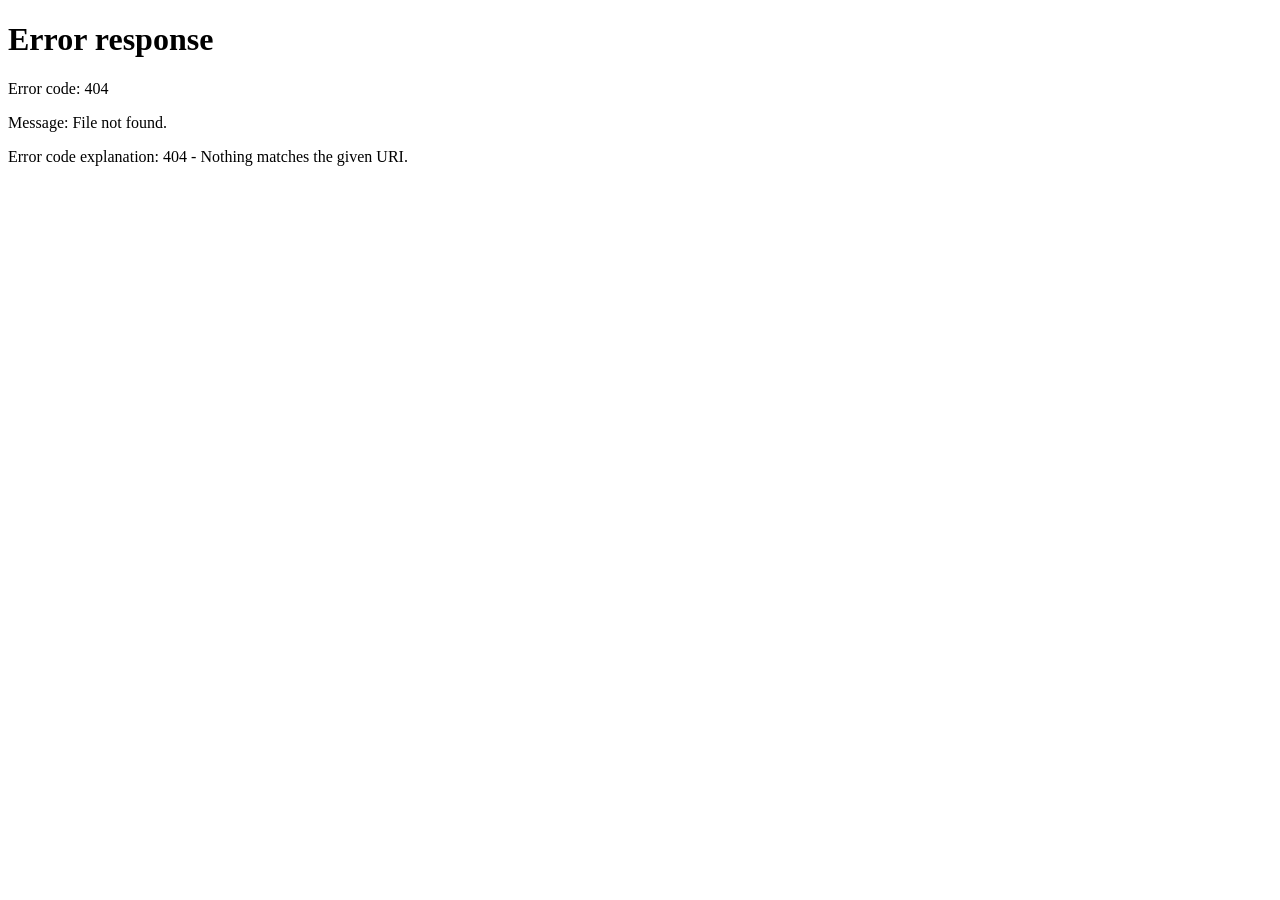
==== commit c9b9abcc: "Add files via upload" ====
--- a/chat-diane.html
+++ b/chat-diane.html
@@ -1,866 +1,40 @@
-<!DOCTYPE html>
+<!doctype html>
 <html lang="fr">
 <head>
-  <meta charset="UTF-8">
-  <link rel="icon" type="image/png" href="/FavIcon.png">
-  <meta name="viewport" content="width=device-width, initial-scale=1.0">
-  <title>Diane — NyXia</title>
-  <link rel="preconnect" href="https://fonts.googleapis.com">
-  <link rel="preconnect" href="https://fonts.gstatic.com" crossorigin>
-  <link href="https://fonts.googleapis.com/css2?family=Outfit:wght@300;400;500;600;700;800&family=Cormorant+Garamond:ital,wght@0,400;0,600;1,400&display=swap" rel="stylesheet">
-  <style>
-    :root {
-      --bg1: #0A1628; --bg2: #0F1C3F; --bg3: #1A2554; --sidebar: #080f22;
-      --p: #7B5CFF; --p2: #5A6CFF; --p3: #4FA3FF; --glow: rgba(123,92,255,0.4);
-      --t: #FFFFFF; --t2: #D6D9F0; --t3: #8891B8; --t4: #4a5278;
-      --green: #00E676; --gold: #F4C842; --r: 14px;
-    }
-    *, *::before, *::after { margin:0; padding:0; box-sizing:border-box; }
-    html, body { height: 100%; overflow: hidden; }
-    body { background: var(--bg1); color: var(--t2); font-family: 'Outfit', sans-serif; display: flex; flex-direction: column; }
-    #starry-canvas { position: fixed; inset: 0; z-index: 0; pointer-events: none; }
-
-    .chat-area { position: relative; z-index: 1; flex: 1; display: flex; flex-direction: column; overflow: hidden; width: 100%; max-width: 860px; margin: 0 auto; }
-    .btn-new-chat {
-      border: 1px solid rgba(123,92,255,0.3);
-      background: rgba(123,92,255,0.1);
-      color: var(--t3);
-      font-family: 'Outfit', sans-serif;
-      font-size: 12px;
-      font-weight: 500;
-      padding: 7px 12px;
-      border-radius: 50px;
-      cursor: pointer;
-      white-space: nowrap;
-      margin-left: auto;
-      flex-shrink: 0;
-      transition: all .15s;
-    }
-    .btn-new-chat:hover { border-color: var(--p); color: var(--t2); background: rgba(123,92,255,0.2); }
-    .chat-header { padding: 16px 24px; border-bottom: 1px solid rgba(123,92,255,0.1); background: rgba(10,22,40,0.6); backdrop-filter: blur(10px); display: flex; align-items: center; gap: 14px; flex-shrink: 0; }
-    .chat-header img { width: 44px; height: 44px; border-radius: 50%; object-fit: cover; border: 2px solid rgba(123,92,255,0.4); box-shadow: 0 0 24px rgba(123,92,255,0.35); }
-    .chat-header-info { flex: 1; }
-    .chat-header-name { font-family: 'Cormorant Garamond', serif; font-size: 20px; font-weight: 600; background: linear-gradient(135deg, #a78bfa, var(--p3)); -webkit-background-clip: text; -webkit-text-fill-color: transparent; background-clip: text; }
-    .chat-header-sub { font-size: 12px; color: var(--t3); }
-    .btn-speak { display: flex; align-items: center; gap: 6px; padding: 7px 16px; border-radius: 50px; border: 1px solid rgba(123,92,255,0.25); background: rgba(123,92,255,0.08); color: var(--t3); font-family: 'Outfit', sans-serif; font-size: 12px; cursor: pointer; transition: all .2s; }
-    .btn-speak:hover { border-color: var(--p); color: var(--t2); }
-    .btn-speak.speaking { border-color: var(--green); color: var(--green); background: rgba(0,230,118,0.08); animation: speakPulse 1s ease-in-out infinite; }
-    @keyframes speakPulse { 0%,100% { opacity:1; } 50% { opacity:.6; } }
-
-    .chat-messages { display: none; flex: 1; overflow-y: auto; padding: 24px; flex-direction: column; gap: 16px; scroll-behavior: smooth; }
-    .chat-messages.active-chat { display: flex; }
-    .chat-messages::-webkit-scrollbar { width: 4px; }
-    .chat-messages::-webkit-scrollbar-track { background: transparent; }
-    .chat-messages::-webkit-scrollbar-thumb { background: rgba(123,92,255,0.2); border-radius: 2px; }
-    .chat-messages { scrollbar-width: thin; scrollbar-color: rgba(123,92,255,0.25) transparent; }
-    .msg { display: flex; gap: 10px; animation: msgIn .3s ease; max-width: 80%; }
-    @keyframes msgIn { from { opacity:0; transform:translateY(8px); } to { opacity:1; transform:none; } }
-    .msg.bot { align-self: flex-start; }
-    .msg.user { align-self: flex-end; flex-direction: row-reverse; }
-    .msg-avatar { width: 32px; height: 32px; border-radius: 50%; flex-shrink: 0; object-fit: cover; border: 1.5px solid rgba(123,92,255,0.3); margin-top: 2px; }
-    .msg-bubble { padding: 12px 16px; border-radius: 16px; font-size: 14px; line-height: 1.65; }
-    .msg.bot .msg-bubble { background: rgba(26,37,84,0.7); color: var(--t2); border: 1px solid rgba(123,92,255,0.12); border-top-left-radius: 4px; }
-    .msg.user .msg-bubble { background: linear-gradient(135deg, var(--p), var(--p2)); color: #fff; border-top-right-radius: 4px; }
-
-    .msg-img-wrap { margin-top: 8px; border-radius: 12px; overflow: hidden; background: linear-gradient(135deg, rgba(123,92,255,0.08), rgba(0,230,118,0.04)); border: 1px solid rgba(123,92,255,0.15); }
-    .msg-img-wrap img { width: 100%; display: block; border-radius: 11px; opacity: 0; transition: opacity .5s ease; }
-    .msg-img-wrap img.loaded { opacity: 1; }
-    .msg-img-loader { padding: 30px 20px; text-align: center; color: var(--t3); font-size: 12px; }
-    .msg-img-spinner { width: 26px; height: 26px; border: 3px solid rgba(123,92,255,0.2); border-top-color: var(--p); border-radius: 50%; animation: nxSpin .7s linear infinite; margin: 0 auto 8px; }
-    @keyframes nxSpin { to { transform: rotate(360deg); } }
-
-    .suggestions { display: flex; flex-wrap: wrap; gap: 8px; padding: 0 24px 16px; }
-    .sug-chip { border: 1px solid rgba(123,92,255,0.25); background: rgba(123,92,255,0.08); color: var(--t2); border-radius: 50px; padding: 8px 14px; font-family: 'Outfit', sans-serif; font-size: 12px; cursor: pointer; transition: all .15s; text-align: left; line-height: 1.35; }
-    .sug-chip:hover { border-color: rgba(123,92,255,0.55); background: rgba(123,92,255,0.16); color: #fff; }
-
-    .sugg-btn { padding: 8px 16px; border-radius: 50px; border: 1px solid rgba(123,92,255,0.25); background: rgba(123,92,255,0.07); color: var(--t3); font-family: 'Outfit', sans-serif; font-size: 13px; cursor: pointer; transition: all .2s; }
-    .sugg-btn:hover { border-color: var(--p); color: var(--t2); background: rgba(123,92,255,0.14); transform: translateY(-1px); }
-    .nx-dots { display: inline-flex; gap: 4px; align-items: center; }
-    .nx-dots i { width: 6px; height: 6px; border-radius: 50%; background: var(--p3); display: inline-block; animation: dotBounce .9s ease-in-out infinite; }
-    .nx-dots i:nth-child(2) { animation-delay: .15s; }
-    .nx-dots i:nth-child(3) { animation-delay: .3s; }
-    @keyframes dotBounce { 0%,60%,100% { transform:translateY(0); } 30% { transform:translateY(-5px); } }
-
-    .chat-input-wrap { padding: 16px 24px; border-top: 1px solid rgba(123,92,255,0.1); background: rgba(10,22,40,0.8); backdrop-filter: blur(10px); display: flex; gap: 10px; align-items: flex-end; flex-shrink: 0; }
-    .chat-input { flex: 1; background: rgba(15,28,63,0.7); border: 1px solid rgba(123,92,255,0.2); border-radius: 14px; color: var(--t); font-family: 'Outfit', sans-serif; font-size: 14px; padding: 12px 16px; outline: none; resize: none; transition: border-color .2s; min-height: 46px; max-height: 120px; line-height: 1.5; }
-    .chat-input:focus { border-color: rgba(123,92,255,0.5); }
-    .chat-input::placeholder { color: var(--t4); }
-    .btn-send { width: 44px; height: 44px; border-radius: 12px; border: none; background: linear-gradient(135deg, var(--p), var(--p2)); color: #fff; cursor: pointer; transition: all .25s; flex-shrink: 0; display: flex; align-items: center; justify-content: center; box-shadow: 0 0 20px rgba(123,92,255,0.4); font-size: 16px; }
-    .btn-send:hover:not(:disabled) { transform: scale(1.05); box-shadow: 0 0 32px rgba(123,92,255,0.6); }
-    .btn-send:disabled { opacity: .5; cursor: not-allowed; }
-    .chat-hint { text-align: center; font-size: 11px; color: var(--t4); padding: 6px 0 0; }
-  </style>
+  <meta charset="utf-8">
+  <meta name="viewport" content="width=device-width,initial-scale=1">
+  <meta name="robots" content="noindex,nofollow">
+  <title>Portail Diane — Diane</title>
+  <link rel="stylesheet" href="/css/chat.css">
 </head>
 <body>
   <canvas id="starry-canvas"></canvas>
+  <main class="chat-shell">
+    <header class="chat-head">
+      <div id="agent-avatar" class="agent-avatar"></div>
+      <div class="agent-info"><h1>Diane</h1><p>Créatrice & accompagnement</p></div>
+      <div class="head-actions">
+        <button id="formation-btn" type="button" hidden>🎓 Formation Vivante</button>
+        <button id="new-chat-btn" type="button">✨ Nouveau chat</button>
+      </div>
+    </header>
 
-  <div class="chat-area">
-    <div class="chat-header">
-      <span id="chat-header-avatar"><img src="/Diane.png" alt="Diane"></span>
-      <div class="chat-header-info">
-        <div class="chat-header-name" id="chat-header-name">Diane</div>
-        <div class="chat-header-sub" id="chat-header-sub">Créatrice de l'univers NyXia</div>
-      </div>
-      <button type="button" class="btn-new-chat" id="btn-welcome-video" onclick="rejouerVideoAccueil()" title="Revoir la vidéo d'accueil">🎬 Vidéo</button>
-      <button type="button" class="btn-new-chat" onclick="nouveauChat()" title="Effacer cette conversation">✨ Nouveau chat</button>
-    </div>
+    <section id="messages" class="messages" aria-live="polite"></section>
+    <div id="attachment-state" class="attachment-state" hidden></div>
 
-    <div class="chat-messages active-chat" id="chat-messages-diane"></div>
-    <div class="suggestions" id="suggestions">
-      <button type="button" class="sug-chip" onclick="useSuggestion(this)">Motive-moi aujourd’hui</button>
-      <button type="button" class="sug-chip" onclick="useSuggestion(this)">Par où commencer?</button>
-      <button type="button" class="sug-chip" onclick="useSuggestion(this)">Je me sens bloquée</button>
-    </div>
+    <footer class="composer">
+      <label class="icon-btn" title="Joindre une image">📎<input id="file-input" type="file" accept="image/*" hidden></label>
+      <button class="icon-btn" id="mic-btn" type="button" title="Parler">🎤</button>
+      <textarea id="message-input" rows="1" placeholder="Écris ou parle à Diane…"></textarea>
+      <button class="send-btn" id="send-btn" type="button" title="Envoyer">➤</button>
+    </footer>
+  </main>
 
-    <div id="attach-bar" style="display:none;padding:6px 20px;background:rgba(123,92,255,0.08);border-top:1px solid rgba(123,92,255,0.1);align-items:center;gap:8px;flex-shrink:0;font-size:12px;color:var(--t3)">
-      <span id="attach-name"></span>
-      <button id="btn-clear-attach" style="background:none;border:none;color:var(--t4);cursor:pointer;font-size:14px">✕</button>
-    </div>
-
-    <div class="chat-input-wrap">
-      <label title="PDF, image ou ZIP" style="flex-shrink:0;width:36px;height:36px;border-radius:9px;border:1px solid rgba(123,92,255,0.2);background:rgba(123,92,255,0.06);color:var(--t3);display:flex;align-items:center;justify-content:center;cursor:pointer;font-size:15px">
-        📎<input type="file" id="chat-file" accept=".pdf,.zip,image/*" style="display:none">
-      </label>
-      <button id="btn-mic" onclick="toggleMic()" title="Parler" style="flex-shrink:0;width:36px;height:36px;border-radius:9px;border:1px solid rgba(123,92,255,0.2);background:rgba(123,92,255,0.06);color:var(--t3);display:flex;align-items:center;justify-content:center;cursor:pointer;font-size:15px">🎤</button>
-      <textarea class="chat-input" id="chat-input" placeholder="Écris ou parle à Diane..." rows="1"></textarea>
-      <button class="btn-send" id="btn-send" onclick="sendMessage()">➤</button>
-    </div>
-    <div class="chat-hint">Entrée pour envoyer · Shift+Entrée pour un retour à la ligne</div>
-  </div>
-
-  <script src="/starry-bg.js" defer></script>
   <script>
-  /* ═══════════════════════════════════════════════════════════════════
-     PAGE DIANE AUTONOME — isolée du Dashboard, verrouillée sur l'agent « diane ».
-  ═══════════════════════════════════════════════════════════════════ */
-
-  var _currentAgent = 'diane'
-
-  var ALPHA_INFO = {
-    diane: {
-      name: 'Diane',
-      sub: 'Créatrice de l\'univers NyXia',
-      greeting: '👋 Dis-moi : **quelle est la première chose que tu aimerais rendre plus simple aujourd’hui?** 🙂'
-    }
-  }
-  var AGENT_IMAGES = { diane: '/Diane.png' }
-  var AGENT_WELCOME_AUDIO = { diane: '/Bienvenue_Diane.mp3' }   // ← mets ton fichier audio ici si tu en as un
-  var AGENT_WELCOME_VIDEO = { diane: 'https://d1yei2z3i6k35z.cloudfront.net/1872133/6a8cba46c56056.91530471_Diane_Bienvenue_Naturel_Universelle.mp4' }
-
-  /* ═══════ AUTH ═══════ */
-  var sessionToken = sessionStorage.getItem('nyxia_token') || ''
-  try {
-    var q = new URLSearchParams(window.location.search)
-    if (q.get('t') || q.get('token')) sessionToken = q.get('t') || q.get('token')
-  } catch (e) {}
-  try {
-    if (!sessionToken && window.parent && window.parent !== window) {
-      sessionToken = window.parent.sessionStorage.getItem('nyxia_token') || (window.parent.sessionToken || '')
-    }
-  } catch (e) {}
-  if (sessionToken) { try { sessionStorage.setItem('nyxia_token', sessionToken) } catch (e) {} }
-  var clientEmail = '', clientName = localStorage.getItem('nyxia_username') || 'toi'
-  ;(function checkAuth() {
-    if (!sessionToken) { window.location.href = '/login.html'; return }
-    fetch('/api/check-auth', { method: 'POST', headers: { 'Content-Type': 'application/json' }, body: JSON.stringify({ token: sessionToken }) })
-    .then(function(r){ return r.json() }).then(function(data) {
-      if (!data.valid) { window.location.href = '/login.html'; return }
-      clientEmail = data.email || ''
-      init()
-    }).catch(function(){ init() })
-  })()
-
-  var chatHistories = { diane: [] }
-  var CHAT_STORAGE_KEY = 'nyxia_chat_' + _currentAgent
-
-  function loadChatFromStorage() {
-    try {
-      var raw = sessionStorage.getItem(CHAT_STORAGE_KEY)
-      if (!raw) return
-      var data = JSON.parse(raw)
-      if (!data || !Array.isArray(data.messages)) return
-      chatHistories[_currentAgent] = data.messages.slice(-40)
-    } catch (e) {}
-  }
-
-  function nouveauChat() {
-    var name = (ALPHA_INFO[_currentAgent] && ALPHA_INFO[_currentAgent].name) || 'ce personnage'
-    if (!confirm('Effacer la conversation avec ' + name + ' ?\n\nTu ne pourras pas la récupérer.')) return
-    try { sessionStorage.removeItem(CHAT_STORAGE_KEY) } catch (e) {}
-    clearVideoAutoplayed(_currentAgent)
-    chatHistories[_currentAgent] = []
-    var msgs = document.getElementById('chat-messages-' + _currentAgent)
-    if (msgs) msgs.innerHTML = ''
-    var sug = document.getElementById('suggestions')
-    if (sug) sug.style.display = 'flex'
-    var videoUrl = AGENT_WELCOME_VIDEO && AGENT_WELCOME_VIDEO[_currentAgent]
-    if (videoUrl) {
-      addVideoMessage(videoUrl, _currentAgent, { autoplay: true })
-      markVideoAutoplayed(_currentAgent)
-    }
-    addWelcomeTextMessage(_currentAgent)
-  }
-
-  function saveChatToStorage() {
-    try {
-      sessionStorage.setItem(CHAT_STORAGE_KEY, JSON.stringify({
-        messages: (chatHistories[_currentAgent] || []).slice(-40),
-        updated: Date.now()
-      }))
-    } catch (e) {}
-  }
-
-  function renderStoredMessages() {
-    var list = chatHistories[_currentAgent] || []
-    if (!list.length) return
-    var msgs = document.getElementById('chat-messages-' + _currentAgent)
-    if (!msgs) return
-    if (msgs.querySelector('.msg')) return
-    var videoUrl = AGENT_WELCOME_VIDEO && AGENT_WELCOME_VIDEO[_currentAgent]
-    if (videoUrl) addVideoMessage(videoUrl, _currentAgent, { autoplay: false })
-    addWelcomeTextMessage(_currentAgent)
-    list.forEach(function(item) {
-      if (!item || !item.content) return
-      if (item.role === 'user') addUserMessage(item.content)
-      else if (item.role === 'assistant') addBotMessage(item.content)
-    })
-    var sug = document.getElementById('suggestions')
-    if (sug && list.length) sug.style.display = 'none'
-  }
-  var isSpeaking = false, _currentAttachment = null
-
-  function currentHistory() { return chatHistories[_currentAgent] }
-  function currentMsgsEl() { return document.getElementById('chat-messages-' + _currentAgent) }
-
-  function avatarHtmlFor(key, sizeClass) {
-    sizeClass = sizeClass || 'msg-avatar'
-    var src = AGENT_IMAGES[key] || AGENT_IMAGES.diane
-    var name = (ALPHA_INFO[key] && ALPHA_INFO[key].name) || 'Diane'
-    return '<img src="' + src + '" class="' + sizeClass + '" alt="' + name + '">'
-  }
-  function updateHeaderAvatar(key) {
-    var el = document.getElementById('chat-header-avatar')
-    if (!el) return
-    el.innerHTML = '<img src="' + (AGENT_IMAGES[key] || AGENT_IMAGES.diane) + '" alt="' + ((ALPHA_INFO[key] && ALPHA_INFO[key].name) || 'Diane') + '">'
-  }
-
-  function init() {
-    loadChatFromStorage()
-    document.getElementById('chat-header-name').textContent = ALPHA_INFO.diane.name
-    document.getElementById('chat-header-sub').textContent = ALPHA_INFO.diane.sub
-    updateHeaderAvatar('diane')
-    document.title = 'Diane — NyXia'
-
-    renderStoredMessages()
-    var videoUrl = AGENT_WELCOME_VIDEO.diane
-    if (videoUrl) {
-      var alreadyPlayed = hasVideoAutoplayed('diane')
-      // Autoplay SEULEMENT la première fois qu'on ouvre ce personnage dans la session
-      // Revenir sur Diane après Éric → vidéo visible, SANS autoplay
-      addVideoMessage(videoUrl, 'diane', { autoplay: !alreadyPlayed })
-      if (!alreadyPlayed) markVideoAutoplayed('diane')
-    }
-    addWelcomeTextMessage('diane')
-
-    var chatInput = document.getElementById('chat-input')
-    chatInput.addEventListener('input', function() { this.style.height = 'auto'; this.style.height = Math.min(this.scrollHeight, 120) + 'px' })
-    chatInput.addEventListener('keydown', function(e) { if (e.key === 'Enter' && !e.shiftKey) { e.preventDefault(); sendMessage() } })
-
-    var fi = document.getElementById('chat-file')
-    if (fi) fi.addEventListener('change', function() {
-      var f = this.files[0]; if (!f) return
-      var size = f.size > 1048576 ? (f.size / 1048576).toFixed(1) + 'MB' : Math.round(f.size / 1024) + 'KB'
-      _currentAttachment = { name: f.name, type: f.type, data: null }
-      var bar = document.getElementById('attach-bar'), nm = document.getElementById('attach-name'), sendBtn = document.getElementById('btn-send')
-      if (bar) bar.style.display = 'flex'
-      if (nm) nm.innerHTML = '<strong>' + f.name + '</strong> (' + size + ') — ⏳ Chargement...'
-      if (sendBtn) sendBtn.disabled = true
-      var reader = new FileReader()
-      reader.onload = function(e) { _currentAttachment.data = e.target.result.split(',')[1]; if (nm) nm.innerHTML = '<strong>' + f.name + '</strong> (' + size + ') — ✅ Prêt'; if (sendBtn) sendBtn.disabled = false }
-      reader.onerror = function() { _currentAttachment = null; if (nm) nm.innerHTML = '❌ Erreur'; if (sendBtn) sendBtn.disabled = false }
-      reader.readAsDataURL(f)
-    })
-    var ca = document.getElementById('btn-clear-attach')
-    if (ca) ca.addEventListener('click', function() { _currentAttachment = null; var bar = document.getElementById('attach-bar'), fi2 = document.getElementById('chat-file'); if (bar) bar.style.display = 'none'; if (fi2) fi2.value = '' })
-  }
-
-
-  
-  function videoAutoplayKey(agentKey) {
-    return 'nyxia_video_autoplayed_' + (agentKey || _currentAgent)
-  }
-  function hasVideoAutoplayed(agentKey) {
-    try { return sessionStorage.getItem(videoAutoplayKey(agentKey)) === '1' } catch (e) { return false }
-  }
-  function markVideoAutoplayed(agentKey) {
-    try { sessionStorage.setItem(videoAutoplayKey(agentKey), '1') } catch (e) {}
-  }
-  function clearVideoAutoplayed(agentKey) {
-    try { sessionStorage.removeItem(videoAutoplayKey(agentKey)) } catch (e) {}
-  }
-
-  function welcomeVideoSeenKey(agentKey) {
-    return 'nyxia_welcome_video_seen_' + (agentKey || _currentAgent)
-  }
-
-  function hasSeenWelcomeVideo(agentKey) {
-    try { return localStorage.getItem(welcomeVideoSeenKey(agentKey)) === '1' } catch (e) { return false }
-  }
-
-  function markWelcomeVideoSeen(agentKey) {
-    try { localStorage.setItem(welcomeVideoSeenKey(agentKey), '1') } catch (e) {}
-  }
-
-  function rejouerVideoAccueil() {
-    var videoUrl = AGENT_WELCOME_VIDEO && AGENT_WELCOME_VIDEO[_currentAgent]
-    if (!videoUrl) return
-    var msgs = document.getElementById('chat-messages-' + _currentAgent)
-    if (msgs) {
-      var old = msgs.querySelector('video[data-welcome="1"]')
-      if (old) {
-        var msg = old.closest('.msg')
-        if (msg) msg.remove()
-      }
-    }
-    addVideoMessage(videoUrl, _currentAgent, { autoplay: false })
-  }
-
-  function addVideoMessage(videoUrl, agentKey, opts) {
-    opts = opts || {}
-    // autoplay UNIQUEMENT si opts.autoplay === true (première visite)
-    var autoplay = opts.autoplay === true
-
-    var msgs = document.getElementById('chat-messages-' + agentKey)
-    if (!msgs) return
-    // Évite les doublons vidéo déjà présents
-    if (msgs.querySelector('video[data-welcome="1"]')) return
-
-    var div = document.createElement('div'); div.className = 'msg bot'
-    div.style.cssText = 'display:flex;gap:10px;align-items:flex-start'
-    var wrapper = document.createElement('div'); wrapper.style.cssText = 'display:flex;flex-direction:column;gap:4px;max-width:100%;flex:1'
-    var videoWrap = document.createElement('div')
-    videoWrap.style.cssText = 'border-radius:14px;overflow:hidden;max-width:320px;background:#000'
-    var video = document.createElement('video')
-    video.src = videoUrl
-    video.controls = true
-    video.playsInline = true
-    video.setAttribute('data-welcome', '1')
-    video.style.cssText = 'width:100%;display:block'
-    videoWrap.appendChild(video)
-    wrapper.appendChild(videoWrap)
-    div.innerHTML = avatarHtmlFor(agentKey)
-    div.appendChild(wrapper)
-    msgs.appendChild(div); msgs.scrollTop = msgs.scrollHeight
-
-    if (autoplay) {
-      markWelcomeVideoSeen(agentKey)
-      video.play().catch(function() {
-        var go = function() {
-          video.play().catch(function(){})
-          document.removeEventListener('click', go)
-          document.removeEventListener('keydown', go)
-          document.removeEventListener('touchstart', go)
-        }
-        document.addEventListener('click', go)
-        document.addEventListener('keydown', go)
-        document.addEventListener('touchstart', go)
-      })
-    }
-  }
-
-  function addWelcomeTextMessage(agentKey) {
-    var msgs = document.getElementById('chat-messages-' + agentKey)
-    if (!msgs || msgs.querySelector('[data-welcome-text="1"]')) return
-    var greeting = ALPHA_INFO[agentKey] && ALPHA_INFO[agentKey].greeting
-    if (!greeting) return
-
-    var div = document.createElement('div'); div.className = 'msg bot'
-    div.setAttribute('data-welcome-text', '1')
-    div.style.cssText = 'display:flex;gap:10px;align-items:flex-start'
-    var wrapper = document.createElement('div'); wrapper.style.cssText = 'display:flex;flex-direction:column;gap:4px;max-width:100%;flex:1'
-    var bubble = document.createElement('div'); bubble.className = 'msg-bubble'
-    bubble.innerHTML = cleanMarkdown(escHtml(greeting)).replace(/\*\*(.*?)\*\*/g, '<strong>$1</strong>').replace(/\n/g, '<br>')
-    wrapper.appendChild(bubble)
-    div.innerHTML = avatarHtmlFor(agentKey)
-    div.appendChild(wrapper)
-    msgs.appendChild(div); msgs.scrollTop = msgs.scrollHeight
-  }
-
-
-  function useSuggestion(btn) {
-    // Bouton média : si data-audio / data-video est présent, le personnage présente un lecteur (sans passer par le modèle).
-    var _au = btn.getAttribute('data-audio')
-    var _vi = btn.getAttribute('data-video')
-    var _intro = btn.getAttribute('data-intro') || ''
-    if (_au || _vi) {
-      var _body = _intro
-      if (_au) _body += (_body ? '\n\n' : '') + '[AUDIO: ' + _au.trim() + ']'
-      if (_vi) _body += (_body ? '\n\n' : '') + '[VIDEO: ' + _vi.trim() + ']'
-      addBotMessage(_body)
-      return  // on NE cache PAS les boutons : ils restent disponibles
-    }
-    // Comportement normal : envoyer le texte du bouton au personnage
-    var text = (btn.textContent || '').trim()
-    if (!text) return
-    var input = document.getElementById('chat-input')
-    if (input) { input.value = text; input.style.height = 'auto'; input.style.height = Math.min(input.scrollHeight, 120) + 'px' }
-    var sug = document.getElementById('suggestions')
-    if (sug) sug.style.display = 'none'
-    sendMessage()
-  }
-
-  function sendMessage() {
-    var input = document.getElementById('chat-input')
-    var text = input.value.trim()
-    if (!text && !_currentAttachment) return
-    input.value = ''; input.style.height = 'auto'
-    var sug = document.getElementById('suggestions')
-    if (sug) sug.style.display = 'none'
-    sendMessageText(text || '📎 Fichier joint', false)
-  }
-
-  function sendMessageText(text, fromVoice) {
-    _inputWasVoice = !!fromVoice
-    if (!sessionToken) {
-      addBotMessage('Session introuvable. Reconnecte-toi au portail, puis rouvre ce personnage.')
-      return
-    }
-    var attachmentToSend = _currentAttachment ? JSON.parse(JSON.stringify(_currentAttachment)) : null
-    var displayText = text
-    if (attachmentToSend) { displayText = text ? text + '\n📎 ' + attachmentToSend.name : '📎 ' + attachmentToSend.name }
-    addUserMessage(displayText)
-    var historyContent = text
-    if (attachmentToSend) { historyContent = (text ? text + '\n' : '') + '[Fichier joint: ' + attachmentToSend.name + ' (' + attachmentToSend.type + ')]' }
-    currentHistory().push({ role: 'user', content: historyContent })
-    saveChatToStorage()
-    if (_currentAttachment) {
-      _currentAttachment = null
-      var bar = document.getElementById('attach-bar'), fi = document.getElementById('chat-file')
-      if (bar) bar.style.display = 'none'; if (fi) fi.value = ''
-    }
-    var btn = document.getElementById('btn-send')
-    btn.disabled = true
-    addTyping()
-    var requestAgent = _currentAgent
-    fetch('/api/chat', {
-      method: 'POST', headers: { 'Content-Type': 'application/json' },
-      body: JSON.stringify({ message: text, history: chatHistories[requestAgent].slice(-10), userName: clientName, agent: requestAgent, attachment: attachmentToSend, token: sessionToken })
-    })
-    .then(function(r){ return r.text().then(function(txt){ var data; try { data = JSON.parse(txt) } catch(e) { data = { content: 'Réponse brute ('+r.status+'): '+(txt||'').slice(0,200) } } return data }) })
-    .then(function(data) {
-      removeTyping()
-      var reply = data.content || data.error || 'Erreur inattendue — réessaie dans un instant 💜'
-      addBotMessage(reply)
-      chatHistories[requestAgent].push({ role: 'assistant', content: reply })
-      saveChatToStorage()
-      if (chatHistories[requestAgent].length > 20) chatHistories[requestAgent] = chatHistories[requestAgent].slice(-20)
-      if (_inputWasVoice) {
-        var msgsEl = document.getElementById('chat-messages-' + requestAgent)
-        var lastBotMsg = msgsEl ? msgsEl.querySelector('.msg.bot:last-child') : null
-        if (lastBotMsg) {
-          var speakBtn = Array.prototype.find.call(lastBotMsg.querySelectorAll('button'), function(b) { return b.textContent.indexOf('Écouter') !== -1 })
-          if (speakBtn) speakBtn.click()
-        }
-      }
-      _inputWasVoice = false
-      btn.disabled = false
-    })
-    .catch(function(){ removeTyping(); addBotMessage('Petite interruption... réessaie dans un instant 💜'); btn.disabled = false })
-  }
-
-  function addBotMessage(text) {
-    var msgAgent = _currentAgent
-    var msgs = document.getElementById('chat-messages-' + msgAgent)
-    var div = document.createElement('div'); div.className = 'msg bot'
-    div.style.cssText = 'display:flex;gap:10px;align-items:flex-start'
-    var wrapper = document.createElement('div'); wrapper.style.cssText = 'display:flex;flex-direction:column;gap:4px;max-width:100%;flex:1'
-
-    var imgRegex = /\[IMAGE\s*:\s*([\s\S]*?)\]/i
-    var imgMatch = text.match(imgRegex)
-    var parchRegex = /\[(?:PROMPT|PARCHEMIN)\]([\s\S]*?)\[\/(?:PROMPT|PARCHEMIN)\]/i
-    var parchMatch = text.match(parchRegex)
-    var parchImgRegex = /\[(?:PROMPT|PARCHEMIN)_IMAGE\s*:\s*([\s\S]*?)\]/i
-    var parchImgMatch = text.match(parchImgRegex)
-    var _media = foExtractMedia(text.replace(imgRegex, '').replace(parchRegex, '').replace(parchImgRegex, ''))
-    var textWithoutImg = _media.text
-    var imgDesc = imgMatch ? imgMatch[1].trim() : null
-    var parchContent = parchMatch ? parchMatch[1].trim() : null
-    var parchImgUrl = parchImgMatch ? parchImgMatch[1].trim() : null
-
-    var bubble = document.createElement('div'); bubble.className = 'msg-bubble'
-    if (textWithoutImg) {
-      bubble.innerHTML = cleanMarkdown(escHtml(textWithoutImg)).replace(/\*\*(.*?)\*\*/g, '<strong>$1</strong>').replace(/\n/g, '<br>')
-    } else if (!imgDesc && !parchContent && !_media.media.length) {
-      bubble.innerHTML = cleanMarkdown(escHtml(text)).replace(/\*\*(.*?)\*\*/g, '<strong>$1</strong>').replace(/\n/g, '<br>')
-    }
-    wrapper.appendChild(bubble)
-    _media.media.forEach(function(node){ wrapper.appendChild(node) })
-
-    if (parchContent) {
-      var parchWrap = document.createElement('div')
-      parchWrap.style.cssText = 'background:rgba(123,92,255,0.06);border:1px solid rgba(123,92,255,0.18);border-radius:14px;padding:16px;margin-top:4px;max-width:460px'
-
-      if (parchImgUrl) {
-        var parchImgEl = document.createElement('img')
-        parchImgEl.src = parchImgUrl
-        parchImgEl.alt = 'Image du prompt'
-        parchImgEl.style.cssText = 'width:100%;border-radius:10px;display:block;margin-bottom:12px;max-height:320px;object-fit:cover'
-        parchImgEl.onerror = function() { parchImgEl.style.display = 'none' }
-        parchWrap.appendChild(parchImgEl)
-      }
-
-      var parchText = document.createElement('div')
-      parchText.style.cssText = 'font-size:13.5px;line-height:1.7;white-space:pre-wrap;color:var(--t2)'
-      parchText.textContent = parchContent
-      parchWrap.appendChild(parchText)
-
-      var parchBtnRow = document.createElement('div')
-      parchBtnRow.style.cssText = 'display:flex;gap:8px;margin-top:12px'
-
-      var copyBtn = document.createElement('button')
-      copyBtn.textContent = '📋 Copier le prompt'
-      copyBtn.style.cssText = 'flex:1;padding:9px;border-radius:9px;border:1px solid rgba(123,92,255,0.3);background:rgba(123,92,255,0.1);color:var(--t2);font-family:Outfit,sans-serif;font-size:13px;font-weight:600;cursor:pointer;transition:all .15s'
-      copyBtn.addEventListener('click', function() {
-        navigator.clipboard.writeText(parchContent).then(function() {
-          copyBtn.textContent = '✅ Copié !'
-          setTimeout(function() { copyBtn.textContent = '📋 Copier le prompt' }, 2500)
-        }).catch(function() { copyBtn.textContent = '⚠️ Sélectionne le texte manuellement' })
-      })
-      parchBtnRow.appendChild(copyBtn)
-
-      if (parchImgUrl) {
-        var dlBtn = document.createElement('a')
-        dlBtn.textContent = '⬇ Télécharger l\'image'
-        dlBtn.href = parchImgUrl
-        dlBtn.target = '_blank'
-        dlBtn.rel = 'noopener'
-        dlBtn.download = 'prompt.jpg'
-        dlBtn.style.cssText = 'flex:1;padding:9px;border-radius:9px;border:1px solid rgba(123,92,255,0.3);background:rgba(123,92,255,0.1);color:var(--t2);font-family:Outfit,sans-serif;font-size:13px;font-weight:600;cursor:pointer;text-align:center;text-decoration:none;display:flex;align-items:center;justify-content:center'
-        parchBtnRow.appendChild(dlBtn)
-      }
-
-      parchWrap.appendChild(parchBtnRow)
-      wrapper.appendChild(parchWrap)
-    }
-
-    if (imgDesc) {
-      var imgWrap = document.createElement('div'); imgWrap.className = 'msg-img-wrap'
-      var loader = document.createElement('div'); loader.className = 'msg-img-loader'
-      loader.innerHTML = '<div class="msg-img-spinner"></div>🎨 Génération en cours...'
-      imgWrap.appendChild(loader); wrapper.appendChild(imgWrap)
-
-      var cleanDesc = imgDesc.replace(/\n/g, ' ').substring(0, 300).trim()
-      var seed = Math.floor(Math.random() * 999999)
-      var primaryUrl = 'https://image.pollinations.ai/prompt/' + encodeURIComponent(cleanDesc + ', high quality, detailed, coherent composition') + '?width=768&height=768&model=flux&seed=' + seed + '&private=true'
-
-      var img = document.createElement('img'); img.alt = cleanDesc; img.crossOrigin = 'anonymous'
-      var hasRetried = false
-
-      img.onload = function() {
-        loader.remove()
-        imgWrap.style.background = 'none'; imgWrap.style.border = 'none'
-        imgWrap.appendChild(img)
-        requestAnimationFrame(function() { img.classList.add('loaded') })
-        msgs.scrollTop = msgs.scrollHeight
-      }
-
-      img.onerror = function() {
-        if (!hasRetried) {
-          hasRetried = true
-          var fallbackUrl = 'https://image.pollinations.ai/prompt/' + encodeURIComponent(cleanDesc.substring(0, 100)) + '?width=768&height=768&seed=' + seed + '&private=true'
-          img.src = fallbackUrl
-        } else {
-          loader.innerHTML = '⚠️ Erreur de génération — réessaie'
-        }
-      }
-      img.src = primaryUrl
-    }
-
-    var bs = 'padding:2px 9px;border-radius:50px;border:1px solid rgba(123,92,255,0.15);background:rgba(123,92,255,0.04);color:var(--t4);font-family:Outfit,sans-serif;font-size:11px;cursor:pointer;transition:all .15s'
-    var acts = document.createElement('div'); acts.style.cssText = 'display:flex;gap:4px;flex-wrap:wrap;margin-top:2px'
-    var textForSpeak = textWithoutImg || text
-    var agentName = (ALPHA_INFO[msgAgent] && ALPHA_INFO[msgAgent].name) || 'Diane'
-
-    var spk = document.createElement('button'); spk.style.cssText = bs; spk.textContent = '🔊 Écouter'
-    spk.addEventListener('click', function() { speakMsg(spk, textForSpeak) }); acts.appendChild(spk)
-
-    var cpy = document.createElement('button'); cpy.style.cssText = bs; cpy.textContent = '📋 Copier'
-    cpy.addEventListener('click', function() { navigator.clipboard.writeText(text).then(function() { cpy.textContent = '✓'; setTimeout(function() { cpy.textContent = '📋 Copier' }, 2000) }) }); acts.appendChild(cpy)
-
-    var ret = document.createElement('button'); ret.style.cssText = bs; ret.textContent = '↺ Réessayer'
-    ret.addEventListener('click', function() {
-      var hist = chatHistories[msgAgent]
-      var last = hist.filter(function(m) { return m.role === 'user' }).pop()
-      if (last) {
-        if (hist[hist.length - 1].role === 'assistant') hist.pop()
-        div.remove()
-        sendMessageText(last.content, false)
-      }
-    }); acts.appendChild(ret)
-
-    var pdfBtn = document.createElement('button'); pdfBtn.style.cssText = bs; pdfBtn.textContent = '⬇ PDF'
-    pdfBtn.addEventListener('click', function() {
-      var w = window.open('', '_blank'); if (!w) return
-      var body = '<h2 style="color:#7B5CFF">' + agentName + ' — NyXia</h2>' + escHtml(text).replace(/\*\*(.*?)\*\*/g, '<strong>$1</strong>').replace(/\n/g, '<br>')
-      w.document.write('<!DOCTYPE html><html><head><title>' + agentName + ' — NyXia</title><style>body{font-family:Georgia,serif;max-width:760px;margin:48px auto;line-height:1.85}</style></head><body>' + body + '</body></html>')
-      w.document.close(); setTimeout(function() { w.print() }, 300)
-    }); acts.appendChild(pdfBtn)
-
-    wrapper.appendChild(acts)
-    div.innerHTML = avatarHtmlFor(msgAgent)
-    div.appendChild(wrapper)
-    msgs.appendChild(div); msgs.scrollTop = msgs.scrollHeight
-  }
-
-  function addUserMessage(text) {
-    var msgs = currentMsgsEl()
-    var div = document.createElement('div'); div.className = 'msg user'
-    var initial = (clientName || 'T').charAt(0).toUpperCase()
-    div.innerHTML = '<div class="msg-bubble">' + escHtml(text) + '</div><div class="msg-avatar" style="background:linear-gradient(135deg,#7B5CFF,#5A6CFF);display:flex;align-items:center;justify-content:center;font-weight:700;color:#fff;font-size:13px;border-radius:50%;width:32px;height:32px;flex-shrink:0">' + initial + '</div>'
-    msgs.appendChild(div); msgs.scrollTop = msgs.scrollHeight
-  }
-
-  function addTyping() {
-    var msgs = currentMsgsEl()
-    var div = document.createElement('div'); div.className = 'msg bot'; div.id = 'typing-indicator'
-    div.style.cssText = 'display:flex;gap:10px;align-items:flex-start'
-    div.innerHTML = avatarHtmlFor(_currentAgent) + '<div class="msg-bubble"><span class="nx-dots"><i></i><i></i><i></i></span></div>'
-    msgs.appendChild(div); msgs.scrollTop = msgs.scrollHeight
-  }
-
-  function removeTyping() { var t = document.getElementById('typing-indicator'); if (t) t.remove() }
-
-  function stopSpeakBtn(btn) {
-    btn._nxSpeaking = false; btn.textContent = '🔊 Écouter'; btn.style.borderColor = 'rgba(123,92,255,0.15)'; btn.style.color = 'var(--t4)'; btn.style.background = 'rgba(123,92,255,0.04)'
-    if (btn._nxAudio) { btn._nxAudio.pause(); btn._nxAudio = null }
-  }
-
-  function speakMsg(btn, text) {
-    if (btn._nxSpeaking) { window.speechSynthesis && window.speechSynthesis.cancel(); stopSpeakBtn(btn); return }
-    window.speechSynthesis && window.speechSynthesis.cancel()
-    document.querySelectorAll('.msg button').forEach(function(b) { if (b._nxSpeaking) stopSpeakBtn(b) })
-    speakViaServer(btn, text, _currentAgent)
-  }
-
-  function speakViaServer(btn, text, agentKey) {
-    var clean = cleanForSpeech(text)
-    if (!clean) return
-    btn._nxSpeaking = true; btn.textContent = '⏳ Un instant...'; btn.style.borderColor = 'rgba(0,230,118,0.4)'; btn.style.color = '#00E676'; btn.style.background = 'rgba(0,230,118,0.08)'
-
-    fetch('/api/tts/nyxia', { method: 'POST', headers: { 'Content-Type': 'application/json' }, body: JSON.stringify({ token: sessionToken, text: clean, agent: agentKey }) })
-    .then(function(r) { return r.json() })
-    .then(function(data) {
-      if (!data.success || !data.proxyUrl) throw new Error(data.error || 'Pas de voix pour cet agent')
-      var audio = new Audio(data.proxyUrl)
-      btn._nxAudio = audio
-      btn.textContent = '⏹ Arrêter'
-      audio.play()
-      audio.onended = audio.onerror = function() { stopSpeakBtn(btn) }
-    })
-    .catch(function(err) { console.error('🔊 Voix (' + agentKey + ') : ' + err.message); btn.title = err.message; btn.textContent = '⚠️ Voix indisponible'; setTimeout(function(){ stopSpeakBtn(btn) }, 2500) })
-  }
-
-  var _msgAccueil = null
-  function jouerMessageAccueil() {
-    var btn = document.getElementById('btn-speak')
-    if (_msgAccueil && !_msgAccueil.paused) {
-      _msgAccueil.pause(); _msgAccueil.currentTime = 0
-      btn.textContent = '🔊 Message d\'accueil'; btn.classList.remove('speaking')
-      return
-    }
-    var src = AGENT_WELCOME_AUDIO[_currentAgent]
-    if (!src) {
-      btn.textContent = '⚠️ Audio non configuré'
-      setTimeout(function(){ btn.textContent = '🔊 Message d\'accueil' }, 2000)
-      return
-    }
-    _msgAccueil = new Audio(src)
-    _msgAccueil.play()
-    btn.textContent = '⏸ Arrêter'; btn.classList.add('speaking')
-    _msgAccueil.onended = function() { btn.textContent = '🔊 Message d\'accueil'; btn.classList.remove('speaking') }
-    _msgAccueil.onerror = function() { btn.textContent = '🔊 Message d\'accueil'; btn.classList.remove('speaking') }
-  }
-
-  var _micRecognition = null, _micListening = false, _micFinalText = '', _micSendTimer = null
-  var _inputWasVoice = false
-  var MIC_SILENCE_MS = 3200  // pause tolérée avant envoi auto (parole lente / hésitations)
-
-  function toggleMic() {
-    var SpeechRecognitionAPI = window.SpeechRecognition || window.webkitSpeechRecognition
-    if (!SpeechRecognitionAPI) {
-      alert("La reconnaissance vocale n'est pas disponible sur ce navigateur. Essaie avec Chrome ou Edge.")
-      return
-    }
-    var btn = document.getElementById('btn-mic')
-    if (_micListening) {
-      if (_micSendTimer) { clearTimeout(_micSendTimer); _micSendTimer = null }
-      try { if (_micRecognition) _micRecognition.stop() } catch (e) {}
-      var input = document.getElementById('chat-input')
-      var text = ((input && input.value) || _micFinalText || '').trim()
-      resetMicBtn()
-      if (text) {
-        if (input) input.value = ''
-        sendMessageText(text, true)
-      }
-      return
-    }
-
-    _micFinalText = ''
-    _micRecognition = new SpeechRecognitionAPI()
-    _micRecognition.lang = 'fr-FR'
-    _micRecognition.continuous = true
-    _micRecognition.interimResults = true
-    _micRecognition.maxAlternatives = 1
-
-    _micRecognition.onstart = function() {
-      _micListening = true
-      if (!btn) return
-      btn.textContent = '⏹'
-      btn.style.background = 'rgba(255,75,110,0.15)'
-      btn.style.borderColor = 'rgba(255,75,110,0.4)'
-      btn.style.color = '#ff4b6e'
-      btn.title = 'Cliquer pour terminer et envoyer'
-    }
-
-    _micRecognition.onresult = function(event) {
-      var interim = ''
-      for (var i = event.resultIndex; i < event.results.length; i++) {
-        var piece = event.results[i][0].transcript
-        if (event.results[i].isFinal) {
-          _micFinalText = (_micFinalText + ' ' + piece).replace(/\s+/g, ' ').trim()
-        } else {
-          interim += piece
-        }
-      }
-      var input = document.getElementById('chat-input')
-      if (input) {
-        input.value = (_micFinalText + (interim ? ' ' + interim : '')).replace(/\s+/g, ' ').trim()
-        input.style.height = 'auto'
-        input.style.height = Math.min(input.scrollHeight, 120) + 'px'
-      }
-      if (_micSendTimer) clearTimeout(_micSendTimer)
-      _micSendTimer = setTimeout(function() {
-        if (!_micListening) return
-        var finalText = (_micFinalText || (input && input.value) || '').trim()
-        try { if (_micRecognition) _micRecognition.stop() } catch (e) {}
-        resetMicBtn()
-        if (finalText) {
-          if (input) input.value = ''
-          sendMessageText(finalText, true)
-        }
-      }, MIC_SILENCE_MS)
-    }
-
-    _micRecognition.onerror = function(ev) {
-      if (_micSendTimer) { clearTimeout(_micSendTimer); _micSendTimer = null }
-      resetMicBtn()
-    }
-    _micRecognition.onend = function() {
-      if (_micSendTimer) return
-      resetMicBtn()
-    }
-    try {
-      _micRecognition.start()
-    } catch (e) {
-      resetMicBtn()
-      alert('Impossible de démarrer le micro. Réessaie.')
-    }
-  }
-
-  function resetMicBtn() {
-    _micListening = false
-    var btn = document.getElementById('btn-mic')
-    if (!btn) return
-    btn.textContent = '🎤'
-    btn.style.background = 'rgba(123,92,255,0.06)'
-    btn.style.borderColor = 'rgba(123,92,255,0.2)'
-    btn.style.color = 'var(--t3)'
-    btn.title = 'Parler'
-  }
-
-
-  // Convertit les marqueurs média d'une formation en vrais éléments cliquables/lisibles.
-  function foExtractMedia(raw){
-    var media=[]; var text=String(raw==null?'':raw);
-    function ytId(u){ var m=u.match(/(?:youtube\.com\/(?:watch\?v=|embed\/|shorts\/)|youtu\.be\/)([A-Za-z0-9_-]{11})/); return m?m[1]:null; }
-    function vimeoId(u){ var m=u.match(/vimeo\.com\/(?:video\/)?(\d+)/); return m?m[1]:null; }
-    function driveId(u){ var m=String(u).match(/drive\.google\.com\/(?:file\/d\/|open\?id=|uc\?(?:export=[^&]+&)?id=)([A-Za-z0-9_-]+)/); return m?m[1]:null; }
-    text=text.replace(/\[VIDEO\s*:\s*([^\]\r\n]+)\]/gi,function(_,url){
-      url=url.trim(); var wrap=document.createElement('div'); wrap.style.cssText='margin:10px 0;max-width:640px';
-      var yt=ytId(url), vim=vimeoId(url);
-      if(yt||vim){
-        var box=document.createElement('div'); box.style.cssText='position:relative;width:100%;padding-top:56.25%;border-radius:14px;overflow:hidden;border:1px solid rgba(123,92,255,.25)';
-        var ifr=document.createElement('iframe'); ifr.src=yt?('https://www.youtube.com/embed/'+yt):('https://player.vimeo.com/video/'+vim);
-        ifr.style.cssText='position:absolute;inset:0;width:100%;height:100%;border:0'; ifr.allow='accelerometer; autoplay; clipboard-write; encrypted-media; gyroscope; picture-in-picture'; ifr.allowFullscreen=true;
-        box.appendChild(ifr); wrap.appendChild(box);
-      } else if(driveId(url)){
-        var gbox=document.createElement('div'); gbox.style.cssText='position:relative;width:100%;padding-top:56.25%;border-radius:14px;overflow:hidden;border:1px solid rgba(123,92,255,.25)';
-        var gifr=document.createElement('iframe'); gifr.src='https://drive.google.com/file/d/'+driveId(url)+'/preview'; gifr.allow='autoplay';
-        gifr.style.cssText='position:absolute;inset:0;width:100%;height:100%;border:0'; gbox.appendChild(gifr); wrap.appendChild(gbox);
-      } else if(/\.(mp4|webm|ogg|mov|m4v)(\?|$)/i.test(url)){
-        var v=document.createElement('video'); v.src=url; v.controls=true; v.playsInline=true; v.preload='metadata';
-        v.style.cssText='width:100%;border-radius:14px;border:1px solid rgba(123,92,255,.25);display:block'; wrap.appendChild(v);
-      } else {
-        var a=document.createElement('a'); a.href=url; a.target='_blank'; a.rel='noopener'; a.textContent='▶ Ouvrir la vidéo';
-        a.style.cssText='display:inline-block;padding:10px 16px;border-radius:12px;background:linear-gradient(135deg,#7B5CFF,#9d7bff);color:#fff;text-decoration:none;font-weight:600'; wrap.appendChild(a);
-      }
-      media.push(wrap); return '';
-    });
-    text=text.replace(/\[AUDIO\s*:\s*([^\]\r\n]+)\]/gi,function(_,url){
-      url=url.trim(); var gd=driveId(url);
-      if(gd){ var db=document.createElement('div'); db.style.cssText='margin:10px 0;max-width:520px';
-        var di=document.createElement('iframe'); di.src='https://drive.google.com/file/d/'+gd+'/preview'; di.allow='autoplay';
-        di.style.cssText='width:100%;height:120px;border:0;border-radius:12px;background:#0f1c3f'; db.appendChild(di); media.push(db); return ''; }
-      var au=document.createElement('audio'); au.src=url; au.controls=true; au.preload='metadata';
-      au.style.cssText='width:100%;max-width:520px;margin:10px 0;display:block'; media.push(au); return '';
-    });
-    text=text.replace(/\[PHOTO\s*:\s*([^\]\r\n]+)\]/gi,function(_,url){
-      url=url.trim(); var im=document.createElement('img'); im.src=url; im.alt='illustration'; im.loading='lazy';
-      im.style.cssText='max-width:100%;width:auto;max-height:520px;border-radius:14px;border:1px solid rgba(123,92,255,.25);display:block;margin:10px 0'; media.push(im); return '';
-    });
-    text=text.replace(/\[LIEN\s*:\s*([^\]\r\n]+)\]/gi,function(_,payload){
-      var parts=String(payload).split('|'); var url=parts[0].trim(); var label=(parts[1]||'').trim()||'Ouvrir le lien';
-      var a=document.createElement('a'); a.href=url; a.target='_blank'; a.rel='noopener'; a.textContent='🔗 '+label;
-      a.style.cssText='display:inline-block;margin:10px 0;padding:11px 18px;border-radius:12px;background:linear-gradient(135deg,#7B5CFF,#9d7bff);color:#fff;text-decoration:none;font-weight:600'; media.push(a); return '';
-    });
-    return { text:text.replace(/\n{3,}/g,'\n\n').trim(), media:media };
-  }
-
-  function cleanMarkdown(str) {
-    return str
-      .replace(/\[([^\]]+)\]\((https?:\/\/[^\s)]+)\)/g, '<a href="$2" target="_blank" rel="noopener" style="color:#c4b5fd;text-decoration:underline">$1</a>')
-      .replace(/(^|[^"'>=])(https?:\/\/[^\s<]+)/g, function(_,pre,url){ var tail=''; var mt=url.match(/[)\].,;!?]+$/); if(mt){ tail=mt[0]; url=url.slice(0,url.length-tail.length); } return pre+'<a href="'+url+'" target="_blank" rel="noopener" style="color:#c4b5fd;text-decoration:underline">'+url+'</a>'+tail; })
-      .replace(/\*\*(.*?)\*\*/g, '<strong>$1</strong>')
-      .replace(/\*(.*?)\*/g, '$1')
-      .replace(/^---+$/gm, '')
-      .replace(/^#{1,6}\s+/gm, '')
-      .replace(/^[-*]\s+/gm, '')
-      .replace(/^>+\s*/gm, '')
-      .replace(/`([^`]+)`/g, '$1')
-      .trim()
-  }
-
-  function cleanForSpeech(str) {
-    return str
-      .replace(/\*\*(.*?)\*\*/g, '$1')
-      .replace(/\*(.*?)\*/g, '$1')
-      .replace(/---+/g, '')
-      .replace(/#{1,6}\s+/g, '')
-      .replace(/^>+\s*/gm, '')
-      .replace(/\[IMAGE[\s\S]*?\]/gi, '')
-      .replace(/\[(?:PROMPT|PARCHEMIN)\][\s\S]*?\[\/(?:PROMPT|PARCHEMIN)\]/gi, '')
-      .replace(/\[(?:PROMPT|PARCHEMIN)_IMAGE[\s\S]*?\]/gi, '')
-      .replace(/\[(?:PHOTO|AUDIO|VIDEO|LIEN)\s*:[^\]]*\]/gi, '')
-      .replace(/[✦💜🚀💎🌐📱⭐✓►▶🪞🌿🕯️🌙✨📖🔥👑😉📚📜]/gu, '')
-      .replace(/<br>/g, ' ')
-      .replace(/<[^>]+>/g, '')
-      .replace(/`([^`]+)`/g, '$1')
-      .trim()
-  }
-
-  function escHtml(str) { var d = document.createElement('div'); d.textContent = str; return d.innerHTML }
-
-  if (window.speechSynthesis) { try { window.speechSynthesis.getVoices() } catch (e) {} }
+    window.NYXIA_AGENT = {"key":"diane","name":"Diane","sub":"Créatrice & accompagnement","icon":"👑","image":"https://univers.nyxia.top/Diane.png","custom":false,"portail":"lena","voiceEnv":"ELEVENLABS_DIANE_VOICE_ID","voiceId":"HpPsEmBPs9okadyROxr6","greeting":"Je suis là. Dis-moi ce que tu veux faire avancer dans ce portail."};
+    window.NYXIA_PORTAL_TITLE = "Portail Diane";
   </script>
+  <script src="/js/starry-bg.js" defer></script>
+  <script src="/js/chat.js" defer></script>
 </body>
 </html>
--- a/css/chat.css
+++ b/css/chat.css
@@ -0,0 +1,2 @@
+:root{--bg:#060a18;--panel:#0f1630;--violet:#7B5CFF;--violet2:#5A6CFF;--lav:#a78bfa;--text:#fff;--muted:#929abd;--line:rgba(167,139,250,.14);--green:#70e5a6;--danger:#ff819a}
+*{box-sizing:border-box}html,body{height:100%;margin:0;font-family:Arial,sans-serif;background:transparent;color:var(--text);overflow:hidden}body{background:var(--bg)}#starry-canvas{position:fixed;inset:0;pointer-events:none}.chat-shell{position:relative;z-index:1;height:100%;display:flex;flex-direction:column}.chat-head{display:flex;align-items:center;gap:12px;padding:14px 18px;border-bottom:1px solid var(--line);background:rgba(8,14,32,.9);backdrop-filter:blur(14px)}.agent-avatar{width:46px;height:46px;border-radius:50%;display:grid;place-items:center;background:rgba(123,92,255,.12);border:1px solid rgba(167,139,250,.3);overflow:hidden;font-size:20px}.agent-avatar img{width:100%;height:100%;object-fit:cover}.agent-info{min-width:0;flex:1}.agent-info h1{font-size:18px;margin:0}.agent-info p{font-size:11px;color:var(--muted);margin:4px 0 0}.head-actions{display:flex;gap:8px}.head-actions button{border:1px solid var(--line);background:rgba(123,92,255,.08);color:#d9dced;border-radius:999px;padding:8px 11px;cursor:pointer}.messages{flex:1;overflow:auto;padding:22px;display:flex;flex-direction:column;gap:16px}.msg{display:flex;gap:9px;max-width:84%}.msg.user{align-self:flex-end}.msg.bot{align-self:flex-start}.msg-avatar{width:30px;height:30px;border-radius:50%;object-fit:cover;border:1px solid rgba(167,139,250,.3);flex:0 0 auto}.msg-fallback{width:30px;height:30px;border-radius:50%;display:grid;place-items:center;background:rgba(123,92,255,.14);border:1px solid rgba(167,139,250,.25)}.bubble-wrap{min-width:0}.bubble{border-radius:16px;padding:12px 15px;line-height:1.58;font-size:14px;white-space:normal;overflow-wrap:anywhere}.bot .bubble{background:rgba(15,22,48,.84);border:1px solid var(--line);border-top-left-radius:5px}.user .bubble{background:linear-gradient(135deg,var(--violet),var(--violet2));border-top-right-radius:5px}.bubble p{margin:0 0 9px}.bubble p:last-child{margin-bottom:0}.bubble ul{margin:6px 0;padding-left:20px}.bubble strong{color:#fff}.message-actions{display:flex;flex-wrap:wrap;gap:5px;margin-top:6px}.message-actions button{border:1px solid rgba(167,139,250,.14);background:rgba(123,92,255,.05);color:#929abd;border-radius:8px;padding:5px 8px;font-size:10px;cursor:pointer}.message-actions button:hover{color:#fff;border-color:rgba(167,139,250,.35)}.media-card{margin-top:10px;max-width:620px}.media-card iframe,.media-card video,.media-card img{display:block;width:100%;border:0;border-radius:13px;background:#000}.media-card img{height:auto;max-height:520px;object-fit:contain;background:transparent}.media-card iframe.video-frame{aspect-ratio:16/9}.media-card iframe.drive-audio{height:120px}.media-card iframe.drive-doc{height:440px}.media-card audio{width:min(520px,100%)}.file-link{display:inline-flex;align-items:center;gap:8px;margin-top:8px;padding:10px 14px;border-radius:10px;color:#fff;text-decoration:none;background:rgba(123,92,255,.13);border:1px solid rgba(167,139,250,.22)}.attachment-state{padding:8px 18px;color:#c3c8e0;font-size:12px;background:rgba(123,92,255,.07);border-top:1px solid var(--line)}.composer{display:flex;gap:8px;align-items:flex-end;padding:12px 16px;border-top:1px solid var(--line);background:rgba(8,14,32,.94)}.icon-btn,.send-btn{width:42px;height:42px;flex:0 0 auto;border-radius:11px;border:1px solid var(--line);display:grid;place-items:center;cursor:pointer}.icon-btn{background:rgba(123,92,255,.06);color:#aeb4d1}.send-btn{border:0;color:#fff;background:linear-gradient(135deg,var(--violet),var(--violet2));font-size:17px}textarea{flex:1;min-height:42px;max-height:130px;resize:none;border:1px solid var(--line);border-radius:13px;background:#0a1024;color:#fff;padding:11px 13px;font:14px Arial,sans-serif;outline:none}.typing .bubble{color:#aeb4d1}.status-error{color:var(--danger)}@media(max-width:700px){.messages{padding:15px}.msg{max-width:94%}.chat-head{padding:10px 12px}.head-actions button{font-size:0}.head-actions button::first-letter{font-size:14px}.composer{padding:10px}.agent-info p{display:none}}
